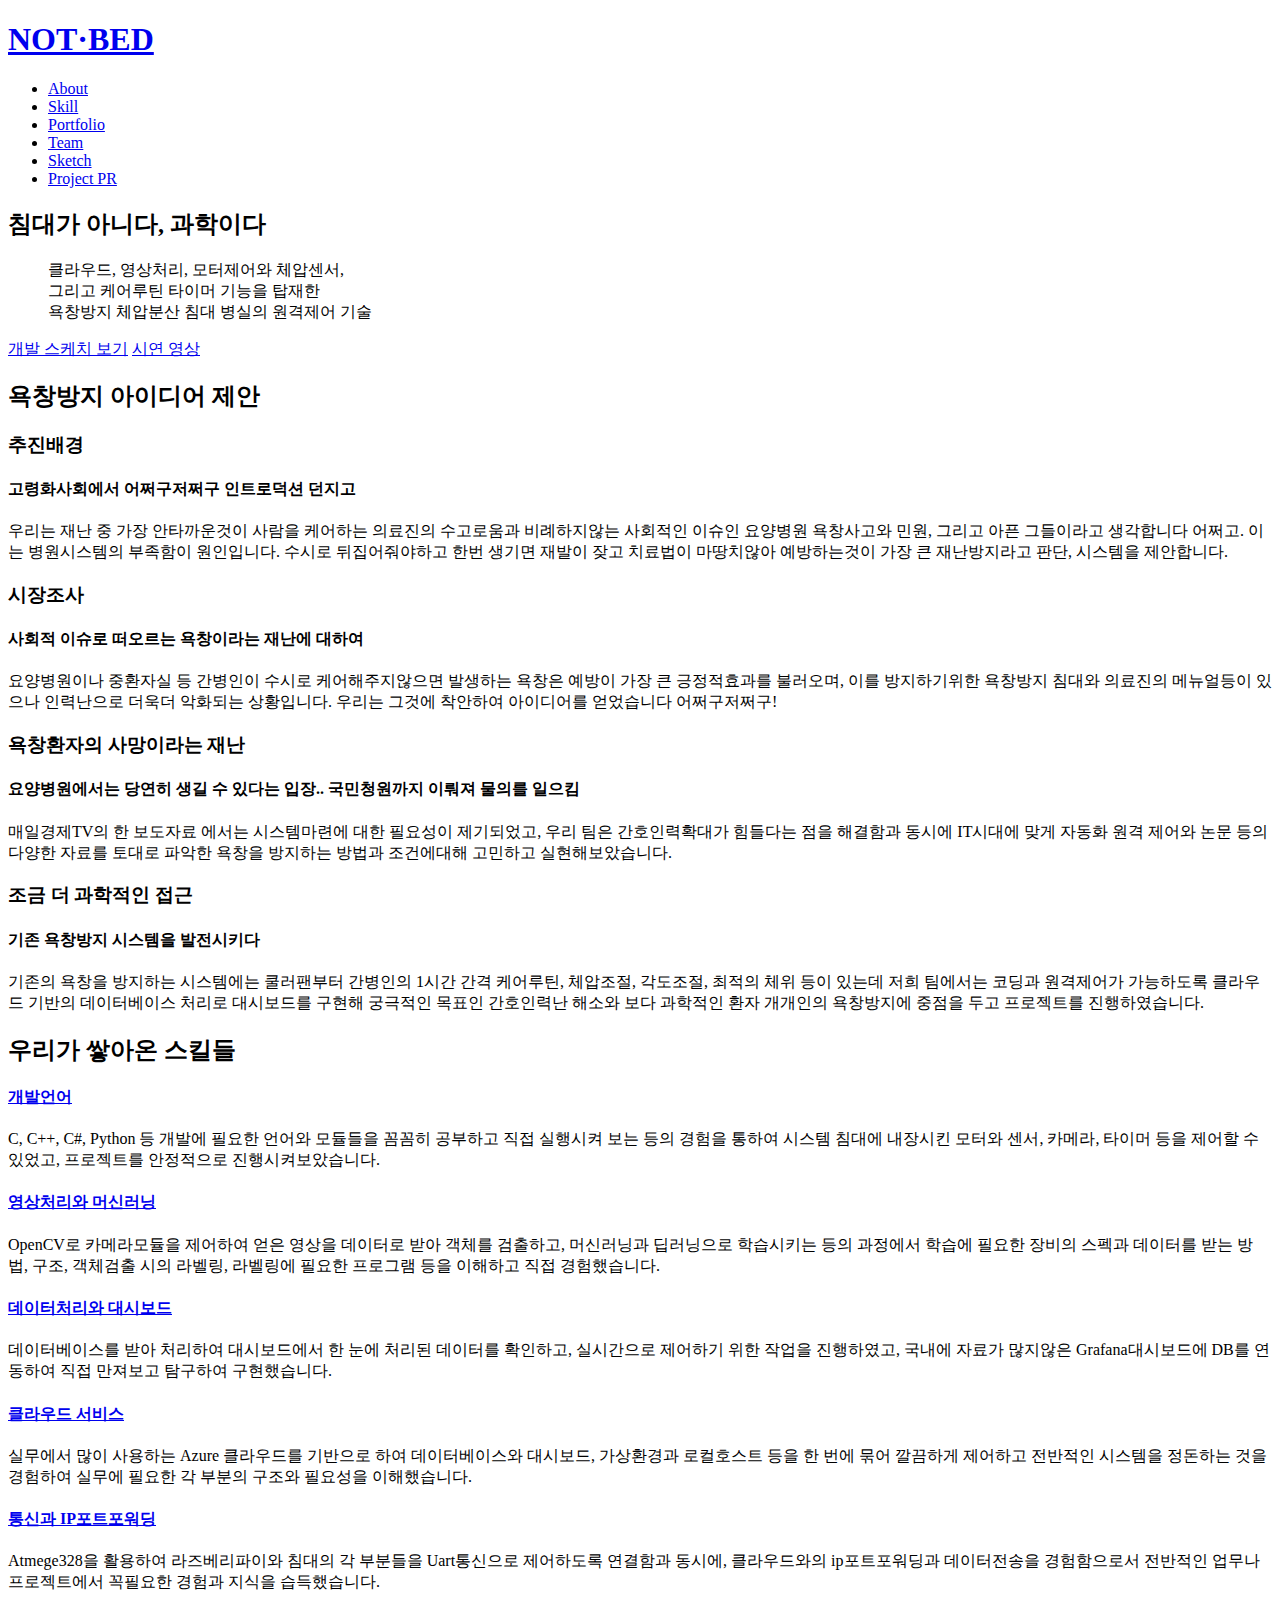
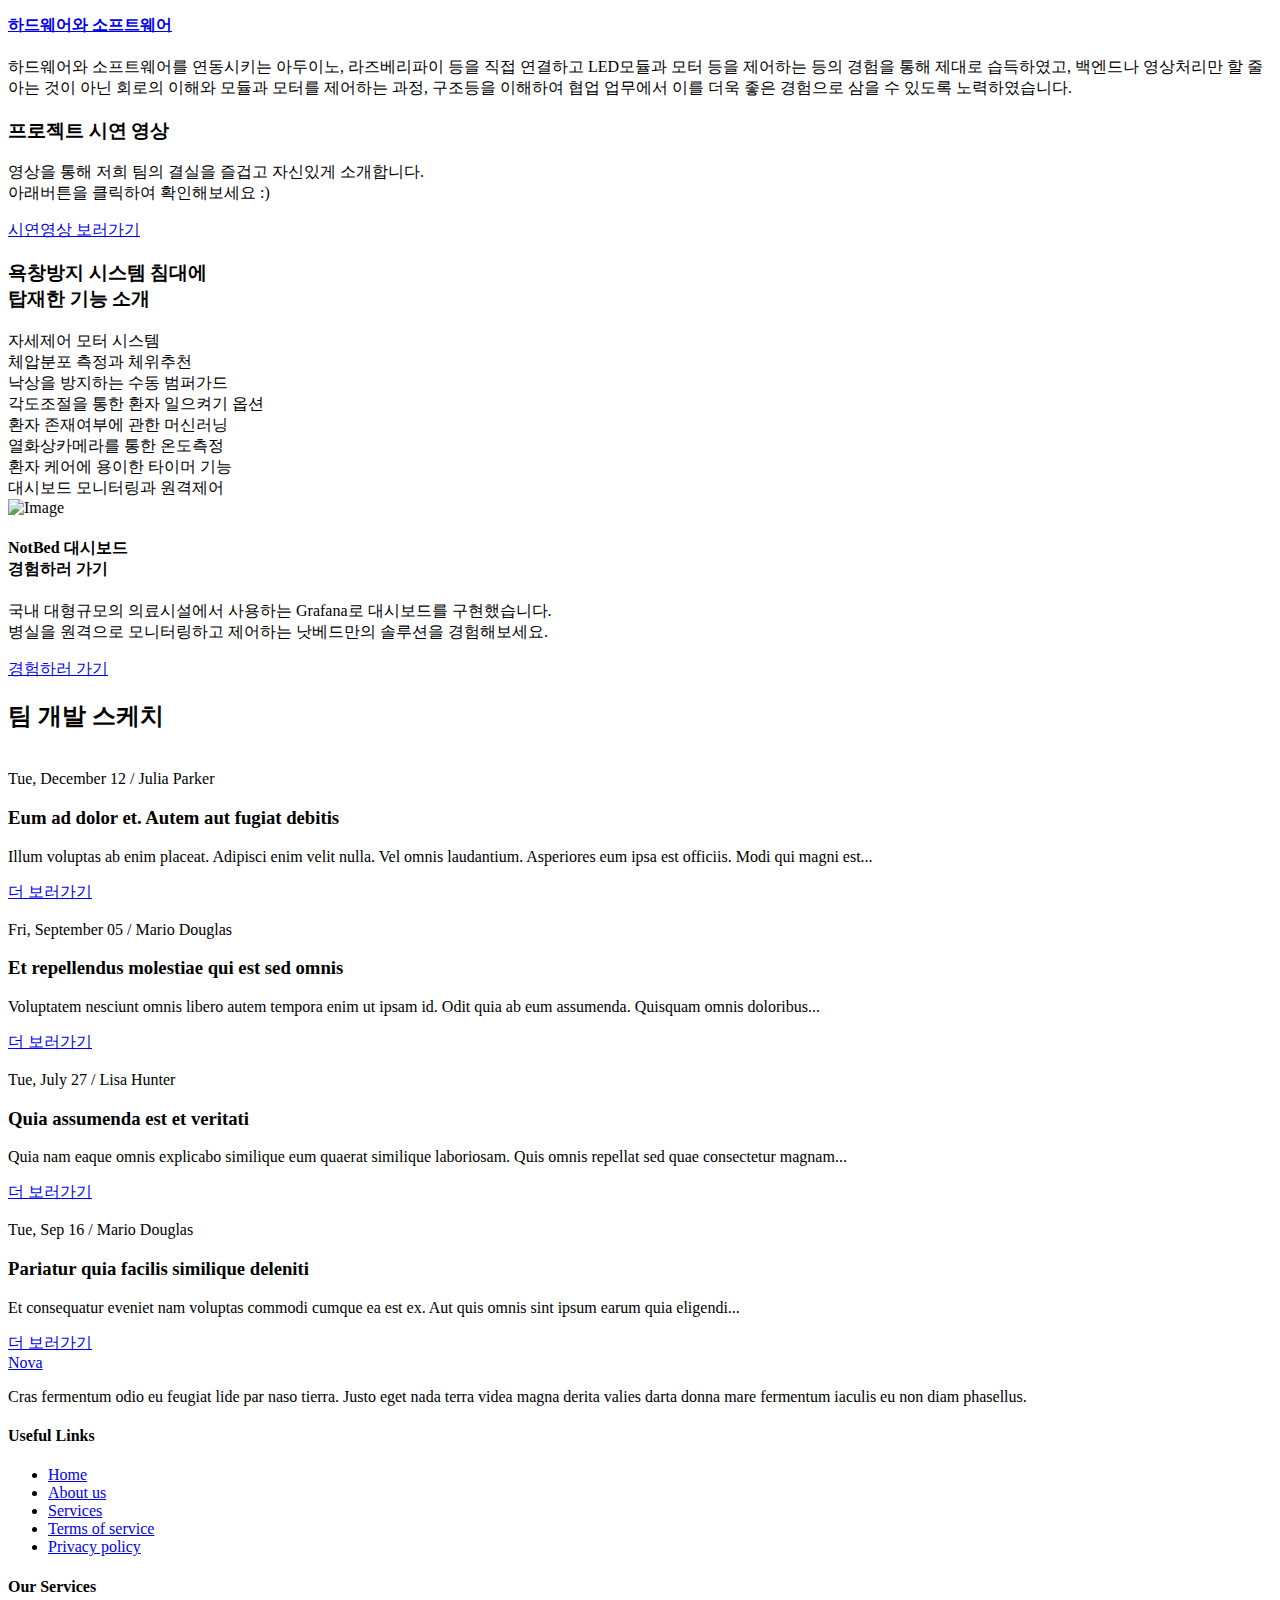
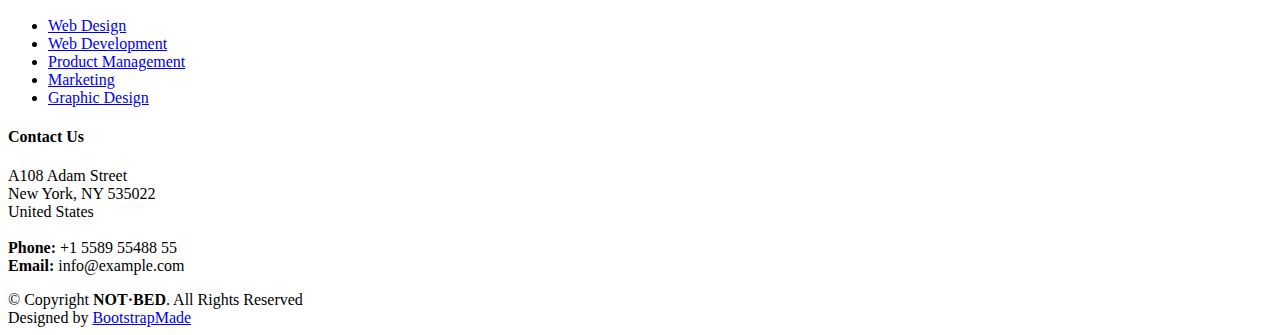
==== index.html @ 010bb1f6 "Add files via upload" ====
<!DOCTYPE html>
<html lang="ko">

<head>
  <meta charset="utf-8">
  <meta content="width=device-width, initial-scale=1.0" name="viewport">

  <title>Project Team NotBed : Intro</title>
  <meta content="" name="description">
  <meta content="" name="keywords">

  <!-- Favicons -->
  <link href="assets/img/favicon.png" rel="icon">
  <link href="assets/img/apple-touch-icon.png" rel="apple-touch-icon">

  <!-- Google Fonts -->
  <link rel="preconnect" href="https://fonts.googleapis.com">
  <link rel="preconnect" href="https://fonts.gstatic.com" crossorigin>
  <link href="https://fonts.googleapis.com/css2?family=Gowun+Batang&family=IBM+Plex+Sans+KR:wght@100;200;300;400;500;600;700&display=swap" rel="stylesheet">

  <!-- Vendor CSS Files -->
  <link href="assets/vendor/bootstrap/css/bootstrap.min.css" rel="stylesheet">
  <link href="assets/vendor/bootstrap-icons/bootstrap-icons.css" rel="stylesheet">
  <link href="assets/vendor/aos/aos.css" rel="stylesheet">
  <link href="assets/vendor/glightbox/css/glightbox.min.css" rel="stylesheet">
  <link href="assets/vendor/swiper/swiper-bundle.min.css" rel="stylesheet">
  <link href="assets/vendor/remixicon/remixicon.css" rel="stylesheet">

  <!-- Template Main CSS File -->
  <link href="assets/css/main.css" rel="stylesheet">

  <!-- =======================================================
  * Template Name: Nova - v1.0.0
  * Template URL: https://bootstrapmade.com/nova-bootstrap-business-template/
  * Author: BootstrapMade.com
  * License: https://bootstrapmade.com/license/
  ======================================================== -->
</head>

<body class="page-index">

  <!-- ======= Header ======= -->
  <header id="header" class="header d-flex align-items-center fixed-top">
    <div class="container-fluid container-xl d-flex align-items-center justify-content-between">

      <a href="index.html" class="logo d-flex align-items-center">
        <!-- Uncomment the line below if you also wish to use an image logo -->
        <!-- <img src="assets/img/logo.png" alt=""> -->
        <h1 class="d-flex align-items-center">NOT·BED</h1>
      </a>

      <i class="mobile-nav-toggle mobile-nav-show bi bi-list"></i>
      <i class="mobile-nav-toggle mobile-nav-hide d-none bi bi-x"></i>

      <nav id="navbar" class="navbar">
        <ul>
          <li><a href="about.html" onMouseOver="this.innerHTML='프로젝트소개'" onMouseOut="this.innerHTML='About'">About</a></li>
          <li><a href="services.html" onMouseOver="this.innerHTML='쌓아온스킬'" onMouseOut="this.innerHTML='Skill'">Skill</a></li>
          <li><a href="portfolio.html" onMouseOver="this.innerHTML='포트폴리오'" onMouseOut="this.innerHTML='Portfolio'">Portfolio</a></li>
          <li><a href="team.html" onMouseOver="this.innerHTML='팀소개'" onMouseOut="this.innerHTML='Team'">Team</a></li>
          <li><a href="blog.html" onMouseOver="this.innerHTML='현장스케치'" onMouseOut="this.innerHTML='Sketch'">Sketch</a></li>
          <li><a href="contact.html" onMouseOver="this.innerHTML='발표PR자료'" onMouseOut="this.innerHTML='Project PR'">Project PR</a></li>
        </ul>
      </nav><!-- .navbar -->

    </div>
  </header><!-- End Header -->

  <!-- ======= Hero Section ======= -->
  <section id="hero" class="hero d-flex align-items-center">
    <div class="container">
      <div class="row">
        <div class="col-xl-4">
          <h2 data-aos="fade-up">침대가 아니다, 과학이다</h2>
          <blockquote data-aos="fade-up" data-aos-delay="100">
            <p>클라우드, 영상처리, 모터제어와 체압센서,<br>그리고 케어루틴 타이머 기능을 탑재한<br>욕창방지 체압분산 침대 병실의 원격제어 기술</p>
          </blockquote>
          <div class="d-flex" data-aos="fade-up" data-aos-delay="200">
            <a href="#about" class="btn-get-started">개발 스케치 보기</a>
            <a href="https://www.youtube.com/watch?v=LXb3EKWsInQ" class="glightbox btn-watch-video d-flex align-items-center"><i class="bi bi-play-circle"></i><span>시연 영상</span></a>
          </div>

        </div>
      </div>
    </div>
  </section><!-- End Hero Section -->

  <main id="main">

    <!-- ======= Why Choose Us Section ======= -->
    <section id="why-us" class="why-us">
      <div class="container" data-aos="fade-up">

        <div class="section-header">
          <h2>욕창방지 아이디어 제안</h2>

        </div>

        <div class="row g-0" data-aos="fade-up" data-aos-delay="200">

          <div class="col-xl-5 img-bg" style="background-image: url('assets/img/why-us-bg.jpg')"></div>
          <div class="col-xl-7 slides  position-relative">

            <div class="slides-1 swiper">
              <div class="swiper-wrapper">

                <div class="swiper-slide">
                  <div class="item">
                    <h3 class="mb-3">추진배경</h3>
                    <h4 class="mb-3">고령화사회에서 어쩌구저쩌구 인트로덕션 던지고</h4>
                    <p>우리는 재난 중 가장 안타까운것이 사람을 케어하는 의료진의 수고로움과 비례하지않는 사회적인 이슈인 요양병원 욕창사고와 민원, 그리고 아픈 그들이라고 생각합니다 어쩌고. 이는 병원시스템의 부족함이 원인입니다. 수시로 뒤집어줘야하고 한번 생기면 재발이 잦고 치료법이 마땅치않아 예방하는것이 가장 큰 재난방지라고 판단, 시스템을 제안합니다.</p>
                  </div>
                </div><!-- End slide item -->

                <div class="swiper-slide">
                  <div class="item">
                    <h3 class="mb-3">시장조사</h3>
                    <h4 class="mb-3">사회적 이슈로 떠오르는 욕창이라는 재난에 대하여</h4>
                    <p>요양병원이나 중환자실 등 간병인이 수시로 케어해주지않으면 발생하는 욕창은 예방이 가장 큰 긍정적효과를 불러오며, 이를 방지하기위한 욕창방지 침대와 의료진의 메뉴얼등이 있으나 인력난으로 더욱더 악화되는 상황입니다. 우리는 그것에 착안하여 아이디어를 얻었습니다 어쩌구저쩌구!</p>
                  </div>
                </div><!-- End slide item -->

                <div class="swiper-slide">
                  <div class="item">
                    <h3 class="mb-3">욕창환자의 사망이라는 재난</h3>
                    <h4 class="mb-3">요양병원에서는 당연히 생길 수 있다는 입장.. 국민청원까지 이뤄져 물의를 일으킴</h4>
                    <p>매일경제TV의 한 보도자료 에서는 시스템마련에 대한 필요성이 제기되었고, 우리 팀은 간호인력확대가 힘들다는 점을 해결함과 동시에 IT시대에 맞게 자동화 원격 제어와 논문 등의 다양한 자료를 토대로 파악한 욕창을 방지하는 방법과 조건에대해 고민하고 실현해보았습니다.</p>
                  </div>
                </div><!-- End slide item -->

                <div class="swiper-slide">
                  <div class="item">
                    <h3 class="mb-3">조금 더 과학적인 접근</h3>
					  <h4 class="mb-3">기존 욕창방지 시스템을 발전시키다</h4>
					  <p>기존의 욕창을 방지하는 시스템에는 쿨러팬부터 간병인의 1시간 간격 케어루틴, 체압조절, 각도조절, 최적의 체위 등이 있는데 저희 팀에서는 코딩과 원격제어가 가능하도록 클라우드 기반의 데이터베이스 처리로 대시보드를 구현해 궁극적인 목표인 간호인력난 해소와 보다 과학적인 환자 개개인의 욕창방지에 중점을 두고 프로젝트를 진행하였습니다.</p>
                  </div>
                </div><!-- End slide item -->

              </div>
              <div class="swiper-pagination"></div>
            </div>
            <div class="swiper-button-prev"></div>
            <div class="swiper-button-next"></div>
          </div>

        </div>

      </div>
    </section><!-- End Why Choose Us Section -->

    <!-- ======= Our Services Section ======= -->
    <section id="services-list" class="services-list">
      <div class="container" data-aos="fade-up">

        <div class="section-header">
          <h2>우리가 쌓아온 스킬들</h2>

        </div>

        <div class="row gy-5">

          <div class="col-lg-4 col-md-6 service-item d-flex" data-aos="fade-up" data-aos-delay="100">
            <div class="icon flex-shrink-0"><i class="bi bi-briefcase" style="color: #f57813;"></i></div>
            <div>
              <h4 class="title"><a href="#" class="stretched-link">개발언어</a></h4>
              <p class="description">C, C++, C#, Python 등 개발에 필요한 언어와 모듈들을 꼼꼼히 공부하고 직접 실행시켜 보는 등의 경험을 통하여 시스템 침대에 내장시킨 모터와 센서, 카메라, 타이머 등을 제어할 수 있었고, 프로젝트를 안정적으로 진행시켜보았습니다.</p>
            </div>
          </div>
          <!-- End Service Item -->

          <div class="col-lg-4 col-md-6 service-item d-flex" data-aos="fade-up" data-aos-delay="200">
            <div class="icon flex-shrink-0"><i class="bi bi-card-checklist" style="color: #15a04a;"></i></div>
            <div>
              <h4 class="title"><a href="#" class="stretched-link">영상처리와 머신러닝</a></h4>
              <p class="description">OpenCV로 카메라모듈을 제어하여 얻은 영상을 데이터로 받아 객체를 검출하고, 머신러닝과 딥러닝으로 학습시키는 등의 과정에서 학습에 필요한 장비의 스펙과 데이터를 받는 방법, 구조, 객체검출 시의 라벨링, 라벨링에 필요한 프로그램 등을 이해하고 직접 경험했습니다.</p>
            </div>
          </div><!-- End Service Item -->

          <div class="col-lg-4 col-md-6 service-item d-flex" data-aos="fade-up" data-aos-delay="300">
            <div class="icon flex-shrink-0"><i class="bi bi-bar-chart" style="color: #d90769;"></i></div>
            <div>
              <h4 class="title"><a href="#" class="stretched-link">데이터처리와 대시보드</a></h4>
              <p class="description">데이터베이스를 받아 처리하여 대시보드에서 한 눈에 처리된 데이터를 확인하고, 실시간으로 제어하기 위한 작업을 진행하였고, 국내에 자료가 많지않은 Grafana대시보드에 DB를 연동하여 직접 만져보고 탐구하여 구현했습니다.</p>
            </div>
          </div><!-- End Service Item -->

          <div class="col-lg-4 col-md-6 service-item d-flex" data-aos="fade-up" data-aos-delay="400">
            <div class="icon flex-shrink-0"><i class="bi bi-binoculars" style="color: #15bfbc;"></i></div>
            <div>
              <h4 class="title"><a href="#" class="stretched-link">클라우드 서비스</a></h4>
              <p class="description">실무에서 많이 사용하는 Azure 클라우드를 기반으로 하여 데이터베이스와 대시보드, 가상환경과 로컬호스트 등을 한 번에 묶어 깔끔하게 제어하고 전반적인 시스템을 정돈하는 것을 경험하여 실무에 필요한 각 부분의 구조와 필요성을 이해했습니다.</p>
            </div>
          </div><!-- End Service Item -->

          <div class="col-lg-4 col-md-6 service-item d-flex" data-aos="fade-up" data-aos-delay="500">
            <div class="icon flex-shrink-0"><i class="bi bi-brightness-high" style="color: #f5cf13;"></i></div>
            <div>
              <h4 class="title"><a href="#" class="stretched-link">통신과 IP포트포워딩</a></h4>
              <p class="description">Atmege328을 활용하여 라즈베리파이와 침대의 각 부분들을 Uart통신으로 제어하도록 연결함과 동시에, 클라우드와의 ip포트포워딩과 데이터전송을 경험함으로서 전반적인 업무나 프로젝트에서 꼭필요한 경험과 지식을 습득했습니다.</p>
            </div>
          </div><!-- End Service Item -->

          <div class="col-lg-4 col-md-6 service-item d-flex" data-aos="fade-up" data-aos-delay="600">
            <div class="icon flex-shrink-0"><i class="bi bi-calendar4-week" style="color: #1335f5;"></i></div>
            <div>
              <h4 class="title"><a href="#" class="stretched-link">하드웨어와 소프트웨어</a></h4>
              <p class="description">하드웨어와 소프트웨어를 연동시키는 아두이노, 라즈베리파이 등을 직접 연결하고 LED모듈과 모터 등을 제어하는 등의 경험을 통해 제대로 습득하였고, 백엔드나 영상처리만 할 줄 아는 것이 아닌 회로의 이해와 모듈과 모터를 제어하는 과정, 구조등을 이해하여 협업 업무에서 이를 더욱 좋은 경험으로 삼을 수 있도록 노력하였습니다.</p>
            </div>
          </div><!-- End Service Item -->

        </div>

      </div>
    </section><!-- End Our Services Section -->

    <!-- ======= Call To Action Section ======= -->
    <section id="call-to-action" class="call-to-action">
      <div class="container" data-aos="fade-up">
        <div class="row justify-content-center">
          <div class="col-lg-6 text-center">
            <h3>프로젝트 시연 영상</h3>
            <p>영상을 통해 저희 팀의 결실을 즐겁고 자신있게 소개합니다.<br>아래버튼을 클릭하여 확인해보세요 :)</p>
            <a class="cta-btn" href="#">시연영상 보러가기</a>
          </div>
        </div>

      </div>
    </section><!-- End Call To Action Section -->

    <!-- ======= Features Section ======= -->
    <section id="features" class="features">

      <div class="container" data-aos="fade-up">
        <div class="row">
          <div class="col-lg-7" data-aos="fade-up" data-aos-delay="100">
            <h3>욕창방지 시스템 침대에<br>탑재한 기능 소개</h3>

            <div class="row gy-4">

              <div class="col-md-6">
                <div class="icon-list d-flex">
                  <i class="ri-store-line" style="color: #ffbb2c;"></i>
                  <span>자세제어 모터 시스템</span>
                </div>
              </div><!-- End Icon List Item-->

              <div class="col-md-6">
                <div class="icon-list d-flex">
                  <i class="ri-bar-chart-box-line" style="color: #5578ff;"></i>
                  <span>체압분포 측정과 체위추천</span>
                </div>
              </div><!-- End Icon List Item-->

              <div class="col-md-6">
                <div class="icon-list d-flex">
                  <i class="ri-calendar-todo-line" style="color: #e80368;"></i>
                  <span>낙상을 방지하는 수동 범퍼가드</span>
                </div>
              </div><!-- End Icon List Item-->

              <div class="col-md-6">
                <div class="icon-list d-flex">
                  <i class="ri-paint-brush-line" style="color: #e361ff;"></i>
                  <span>각도조절을 통한 환자 일으켜기 옵션</span>
                </div>
              </div><!-- End Icon List Item-->

              <div class="col-md-6">
                <div class="icon-list d-flex">
                  <i class="ri-database-2-line" style="color: #47aeff;"></i>
                  <span>환자 존재여부에 관한 머신러닝</span>
                </div>
              </div><!-- End Icon List Item-->

              <div class="col-md-6">
                <div class="icon-list d-flex">
                  <i class="ri-gradienter-line" style="color: #ffa76e;"></i>
                  <span>열화상카메라를 통한 온도측정</span>
                </div>
              </div><!-- End Icon List Item-->

              <div class="col-md-6">
                <div class="icon-list d-flex">
                  <i class="ri-file-list-3-line" style="color: #11dbcf;"></i>
                  <span>환자 케어에 용이한 타이머 기능</span>
                </div>
              </div><!-- End Icon List Item-->

              <div class="col-md-6">
                <div class="icon-list d-flex">
                  <i class="ri-base-station-line" style="color: #ff5828;"></i>
                  <span>대시보드 모니터링과 원격제어</span>
                </div>
              </div><!-- End Icon List Item-->
            </div>
          </div>
          <div class="col-lg-5 position-relative" data-aos="fade-up" data-aos-delay="200">
            <div class="phone-wrap">
              <img src="assets/img/iphone.png" alt="Image" class="img-fluid">
            </div>
          </div>
        </div>

      </div>

      <div class="details">
        <div class="container" data-aos="fade-up" data-aos-delay="300">
          <div class="row">
            <div class="col-md-6">
              <h4>NotBed 대시보드<br>경험하러 가기</h4>
              <p>국내 대형규모의 의료시설에서 사용하는 Grafana로 대시보드를 구현했습니다.<br>병실을 원격으로 모니터링하고 제어하는 낫베드만의 솔루션을 경험해보세요.</p>
              <a href="#about" class="btn-get-started">경험하러 가기</a>
            </div>
          </div>

        </div>
      </div>

    </section><!-- End Features Section -->

    <!-- ======= Recent Blog Posts Section ======= -->
    <section id="recent-posts" class="recent-posts">
      <div class="container" data-aos="fade-up">

        <div class="section-header">
          <h2>팀 개발 스케치</h2>

        </div>

        <div class="row gy-5">

          <div class="col-xl-3 col-md-6" data-aos="fade-up" data-aos-delay="100">
            <div class="post-box">
              <div class="post-img"><img src="assets/img/blog/blog-1.jpg" class="img-fluid" alt=""></div>
              <div class="meta">
                <span class="post-date">Tue, December 12</span>
                <span class="post-author"> / Julia Parker</span>
              </div>
              <h3 class="post-title">Eum ad dolor et. Autem aut fugiat debitis</h3>
              <p>Illum voluptas ab enim placeat. Adipisci enim velit nulla. Vel omnis laudantium. Asperiores eum ipsa est officiis. Modi qui magni est...</p>
              <a href="blog-details.html" class="readmore stretched-link"><span>더 보러가기</span><i class="bi bi-arrow-right"></i></a>
            </div>
          </div>

          <div class="col-xl-3 col-md-6" data-aos="fade-up" data-aos-delay="200">
            <div class="post-box">
              <div class="post-img"><img src="assets/img/blog/blog-2.jpg" class="img-fluid" alt=""></div>
              <div class="meta">
                <span class="post-date">Fri, September 05</span>
                <span class="post-author"> / Mario Douglas</span>
              </div>
              <h3 class="post-title">Et repellendus molestiae qui est sed omnis</h3>
              <p>Voluptatem nesciunt omnis libero autem tempora enim ut ipsam id. Odit quia ab eum assumenda. Quisquam omnis doloribus...</p>
              <a href="blog-details.html" class="readmore stretched-link"><span>더 보러가기</span><i class="bi bi-arrow-right"></i></a>
            </div>
          </div>

          <div class="col-xl-3 col-md-6" data-aos="fade-up" data-aos-delay="300">
            <div class="post-box">
              <div class="post-img"><img src="assets/img/blog/blog-3.jpg" class="img-fluid" alt=""></div>
              <div class="meta">
                <span class="post-date">Tue, July 27</span>
                <span class="post-author"> / Lisa Hunter</span>
              </div>
              <h3 class="post-title">Quia assumenda est et veritati</h3>
              <p>Quia nam eaque omnis explicabo similique eum quaerat similique laboriosam. Quis omnis repellat sed quae consectetur magnam...</p>
              <a href="blog-details.html" class="readmore stretched-link"><span>더 보러가기</span><i class="bi bi-arrow-right"></i></a>
            </div>
          </div>

          <div class="col-xl-3 col-md-6" data-aos="fade-up" data-aos-delay="400">
            <div class="post-box">
              <div class="post-img"><img src="assets/img/blog/blog-4.jpg" class="img-fluid" alt=""></div>
              <div class="meta">
                <span class="post-date">Tue, Sep 16</span>
                <span class="post-author"> / Mario Douglas</span>
              </div>
              <h3 class="post-title">Pariatur quia facilis similique deleniti</h3>
              <p>Et consequatur eveniet nam voluptas commodi cumque ea est ex. Aut quis omnis sint ipsum earum quia eligendi...</p>
              <a href="blog-details.html" class="readmore stretched-link"><span>더 보러가기</span><i class="bi bi-arrow-right"></i></a>
            </div>
          </div>

        </div>

      </div>
    </section><!-- End Recent Blog Posts Section -->

  </main><!-- End #main -->

  <!-- ======= Footer ======= -->
  <footer id="footer" class="footer">

    <div class="footer-content">
      <div class="container">
        <div class="row gy-4">
          <div class="col-lg-5 col-md-12 footer-info">
            <a href="index.html" class="logo d-flex align-items-center">
              <span>Nova</span>
            </a>
            <p>Cras fermentum odio eu feugiat lide par naso tierra. Justo eget nada terra videa magna derita valies darta donna mare fermentum iaculis eu non diam phasellus.</p>
            <div class="social-links d-flex  mt-3">
              <a href="#" class="twitter"><i class="bi bi-twitter"></i></a>
              <a href="#" class="facebook"><i class="bi bi-facebook"></i></a>
              <a href="#" class="instagram"><i class="bi bi-instagram"></i></a>
              <a href="#" class="linkedin"><i class="bi bi-linkedin"></i></a>
            </div>
          </div>

          <div class="col-lg-2 col-6 footer-links">
            <h4>Useful Links</h4>
            <ul>
              <li><i class="bi bi-dash"></i> <a href="#">Home</a></li>
              <li><i class="bi bi-dash"></i> <a href="#">About us</a></li>
              <li><i class="bi bi-dash"></i> <a href="#">Services</a></li>
              <li><i class="bi bi-dash"></i> <a href="#">Terms of service</a></li>
              <li><i class="bi bi-dash"></i> <a href="#">Privacy policy</a></li>
            </ul>
          </div>

          <div class="col-lg-2 col-6 footer-links">
            <h4>Our Services</h4>
            <ul>
              <li><i class="bi bi-dash"></i> <a href="#">Web Design</a></li>
              <li><i class="bi bi-dash"></i> <a href="#">Web Development</a></li>
              <li><i class="bi bi-dash"></i> <a href="#">Product Management</a></li>
              <li><i class="bi bi-dash"></i> <a href="#">Marketing</a></li>
              <li><i class="bi bi-dash"></i> <a href="#">Graphic Design</a></li>
            </ul>
          </div>

          <div class="col-lg-3 col-md-12 footer-contact text-center text-md-start">
            <h4>Contact Us</h4>
            <p>
              A108 Adam Street <br>
              New York, NY 535022<br>
              United States <br><br>
              <strong>Phone:</strong> +1 5589 55488 55<br>
              <strong>Email:</strong> info@example.com<br>
            </p>

          </div>

        </div>
      </div>
    </div>

    <div class="footer-legal">
      <div class="container">
        <div class="copyright">
          &copy; Copyright <strong><span>NOT·BED</span></strong>. All Rights Reserved
        </div>
        <div class="credits">
          <!-- All the links in the footer should remain intact. -->
          <!-- You can delete the links only if you purchased the pro version. -->
          <!-- Licensing information: https://bootstrapmade.com/license/ -->
          <!-- Purchase the pro version with working PHP/AJAX contact form: https://bootstrapmade.com/nova-bootstrap-business-template/ -->
          Designed by <a href="https://bootstrapmade.com/">BootstrapMade</a>
        </div>
      </div>
    </div>
  </footer><!-- End Footer -->
  <!-- End Footer -->

  <a href="#" class="scroll-top d-flex align-items-center justify-content-center"><i class="bi bi-arrow-up-short"></i></a>

  <div id="preloader"></div>

  <!-- Vendor JS Files -->
  <script src="assets/vendor/bootstrap/js/bootstrap.bundle.min.js"></script>
  <script src="assets/vendor/aos/aos.js"></script>
  <script src="assets/vendor/glightbox/js/glightbox.min.js"></script>
  <script src="assets/vendor/swiper/swiper-bundle.min.js"></script>
  <script src="assets/vendor/isotope-layout/isotope.pkgd.min.js"></script>
  <script src="assets/vendor/php-email-form/validate.js"></script>

  <!-- Template Main JS File -->
  <script src="assets/js/main.js"></script>

</body>

</html>
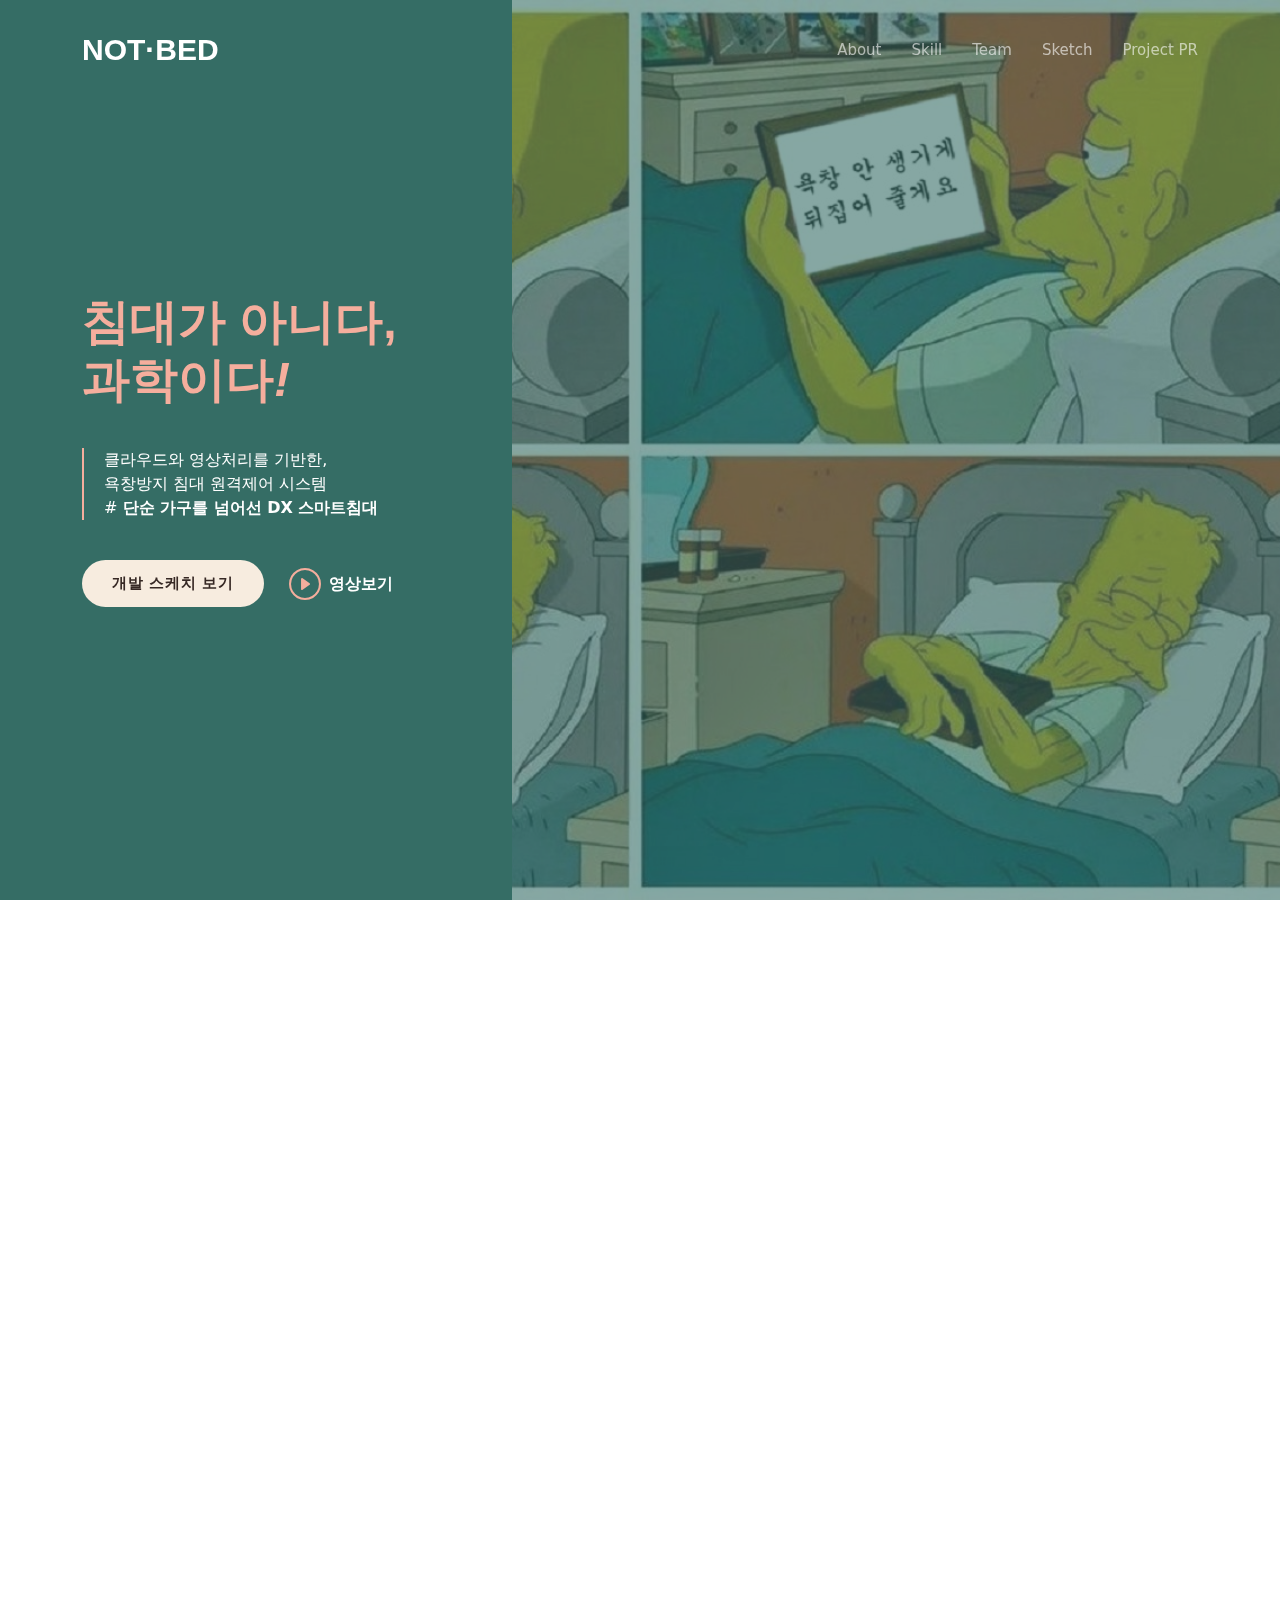
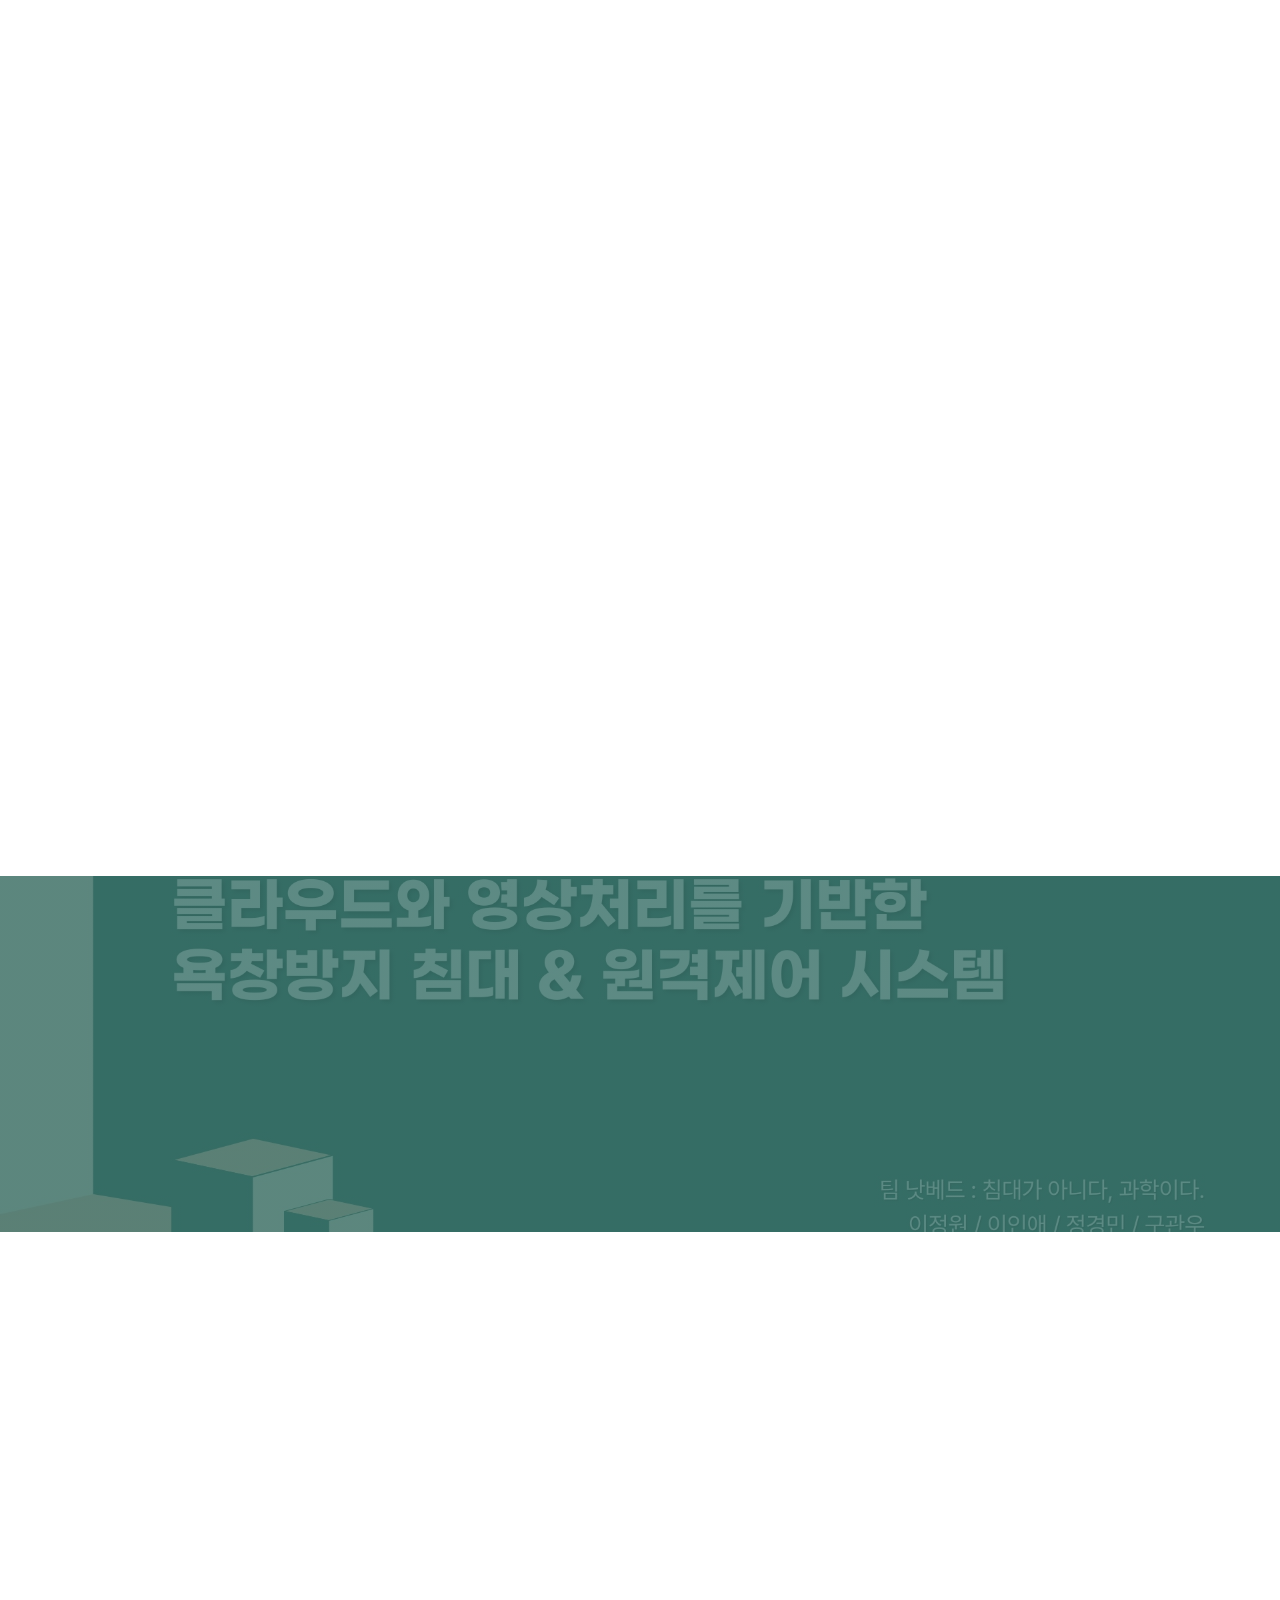
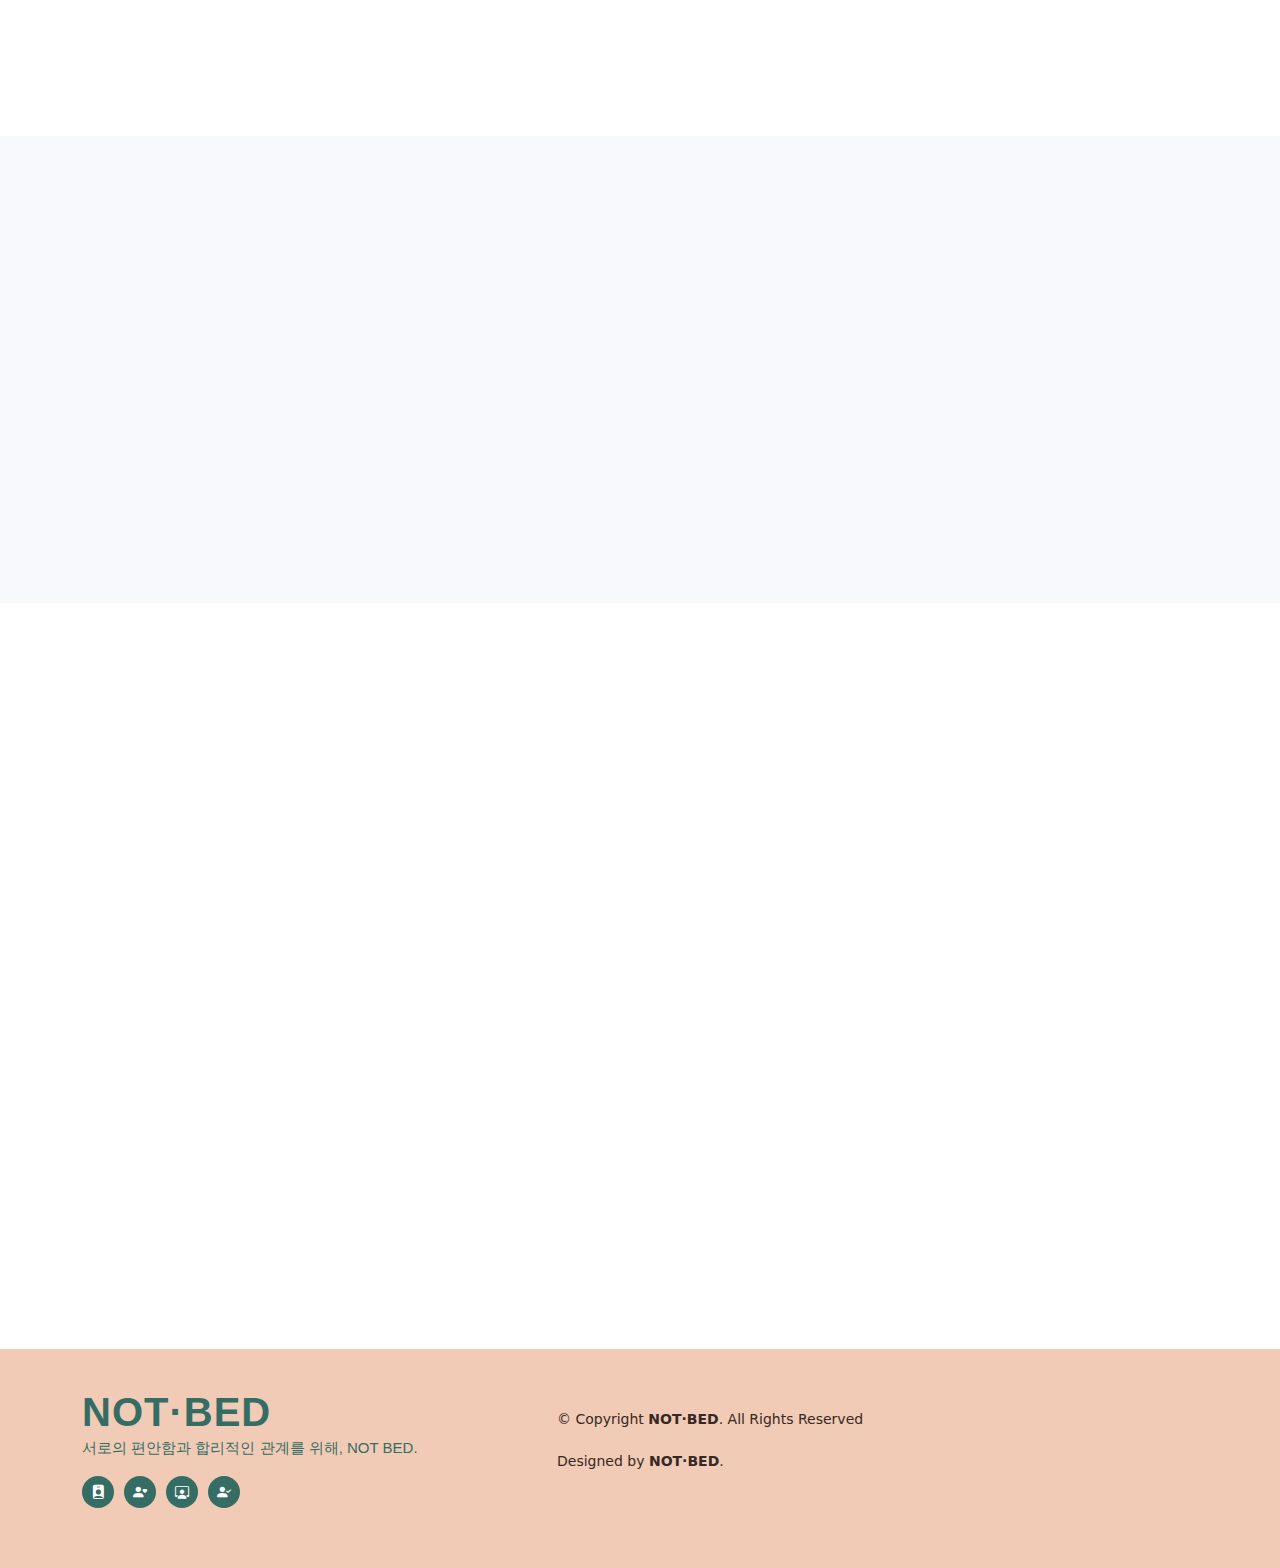
==== commit 4534da49: "update" ====
--- a/index.html
+++ b/index.html
@@ -55,8 +55,7 @@
       <nav id="navbar" class="navbar">
         <ul>
           <li><a href="about.html" onMouseOver="this.innerHTML='프로젝트소개'" onMouseOut="this.innerHTML='About'">About</a></li>
-          <li><a href="services.html" onMouseOver="this.innerHTML='쌓아온스킬'" onMouseOut="this.innerHTML='Skill'">Skill</a></li>
-          <li><a href="portfolio.html" onMouseOver="this.innerHTML='포트폴리오'" onMouseOut="this.innerHTML='Portfolio'">Portfolio</a></li>
+          <li><a href="services.html" onMouseOver="this.innerHTML='활용기술'" onMouseOut="this.innerHTML='Skill'">Skill</a></li>
           <li><a href="team.html" onMouseOver="this.innerHTML='팀소개'" onMouseOut="this.innerHTML='Team'">Team</a></li>
           <li><a href="blog.html" onMouseOver="this.innerHTML='현장스케치'" onMouseOut="this.innerHTML='Sketch'">Sketch</a></li>
           <li><a href="contact.html" onMouseOver="this.innerHTML='발표PR자료'" onMouseOut="this.innerHTML='Project PR'">Project PR</a></li>
@@ -71,13 +70,13 @@
     <div class="container">
       <div class="row">
         <div class="col-xl-4">
-          <h2 data-aos="fade-up">침대가 아니다, 과학이다</h2>
+			<h2 data-aos="fade-up">침대가 아니다,<br>과학이다<i>!</i></h2>
           <blockquote data-aos="fade-up" data-aos-delay="100">
-            <p>클라우드, 영상처리, 모터제어와 체압센서,<br>그리고 케어루틴 타이머 기능을 탑재한<br>욕창방지 체압분산 침대 병실의 원격제어 기술</p>
+			  <p>클라우드와 영상처리를 기반한,<br>욕창방지 침대 원격제어 시스템<br>&#35; <b>단순 가구를 넘어선 DX 스마트침대</b></p>
           </blockquote>
           <div class="d-flex" data-aos="fade-up" data-aos-delay="200">
-            <a href="#about" class="btn-get-started">개발 스케치 보기</a>
-            <a href="https://www.youtube.com/watch?v=LXb3EKWsInQ" class="glightbox btn-watch-video d-flex align-items-center"><i class="bi bi-play-circle"></i><span>시연 영상</span></a>
+            <a href="blog.html" class="btn-get-started">개발 스케치 보기</a>
+            <a href="https://www.youtube.com/watch?v=cND98NlgBQo" class="glightbox btn-watch-video d-flex align-items-center"><i class="bi bi-play-circle"></i><span>영상보기</span></a>
           </div>
 
         </div>
@@ -107,8 +106,8 @@
                 <div class="swiper-slide">
                   <div class="item">
                     <h3 class="mb-3">추진배경</h3>
-                    <h4 class="mb-3">고령화사회에서 어쩌구저쩌구 인트로덕션 던지고</h4>
-                    <p>우리는 재난 중 가장 안타까운것이 사람을 케어하는 의료진의 수고로움과 비례하지않는 사회적인 이슈인 요양병원 욕창사고와 민원, 그리고 아픈 그들이라고 생각합니다 어쩌고. 이는 병원시스템의 부족함이 원인입니다. 수시로 뒤집어줘야하고 한번 생기면 재발이 잦고 치료법이 마땅치않아 예방하는것이 가장 큰 재난방지라고 판단, 시스템을 제안합니다.</p>
+                    <h4 class="mb-3">고령화사회 가속화에 따른 안타까운 이슈들…</h4>
+                    <p>고령화에 따른 사회문제로 대두되고있는 의료사고의 일종인 '욕창'에서 사례조사, 시장성파악, 논문 등 브레인스토밍을 통하여 팀원들의 가족, 지인들의 환자 케어 경험담을 바탕으로 기획된 아이디어입니다.<br></p>
                   </div>
                 </div><!-- End slide item -->
 
@@ -116,14 +115,14 @@
                   <div class="item">
                     <h3 class="mb-3">시장조사</h3>
                     <h4 class="mb-3">사회적 이슈로 떠오르는 욕창이라는 재난에 대하여</h4>
-                    <p>요양병원이나 중환자실 등 간병인이 수시로 케어해주지않으면 발생하는 욕창은 예방이 가장 큰 긍정적효과를 불러오며, 이를 방지하기위한 욕창방지 침대와 의료진의 메뉴얼등이 있으나 인력난으로 더욱더 악화되는 상황입니다. 우리는 그것에 착안하여 아이디어를 얻었습니다 어쩌구저쩌구!</p>
+                    <p>요양병원이나 중환자실 등 간병인이 수시로 케어해주지않으면 발생하는 욕창의 치료법은 수술과 비수술로 나눌 수 있으며, 전반적으로 아직까지 성공률이 높은 치료법이 없고 재발률이 높기 때문에 수시로 정성스러운 관리를 함으로서 이를 예방해주는 것 이외에는 뚜렷한 방안이 없습니다.<br>예방이 가장 최선이라는 사실에 착안하여 욕창을 방지하기위한 욕창방지 침대와 의료진의 메뉴얼등이 필수이며, 인력난에 대한 대책도 필요하다고 생각했습니다.</p>
                   </div>
                 </div><!-- End slide item -->
 
                 <div class="swiper-slide">
                   <div class="item">
                     <h3 class="mb-3">욕창환자의 사망이라는 재난</h3>
-                    <h4 class="mb-3">요양병원에서는 당연히 생길 수 있다는 입장.. 국민청원까지 이뤄져 물의를 일으킴</h4>
+                    <h4 class="mb-3">요양병원에서는 당연히 생길 수 있다는 입장… 국민청원까지</h4>
                     <p>매일경제TV의 한 보도자료 에서는 시스템마련에 대한 필요성이 제기되었고, 우리 팀은 간호인력확대가 힘들다는 점을 해결함과 동시에 IT시대에 맞게 자동화 원격 제어와 논문 등의 다양한 자료를 토대로 파악한 욕창을 방지하는 방법과 조건에대해 고민하고 실현해보았습니다.</p>
                   </div>
                 </div><!-- End slide item -->
@@ -132,7 +131,7 @@
                   <div class="item">
                     <h3 class="mb-3">조금 더 과학적인 접근</h3>
 					  <h4 class="mb-3">기존 욕창방지 시스템을 발전시키다</h4>
-					  <p>기존의 욕창을 방지하는 시스템에는 쿨러팬부터 간병인의 1시간 간격 케어루틴, 체압조절, 각도조절, 최적의 체위 등이 있는데 저희 팀에서는 코딩과 원격제어가 가능하도록 클라우드 기반의 데이터베이스 처리로 대시보드를 구현해 궁극적인 목표인 간호인력난 해소와 보다 과학적인 환자 개개인의 욕창방지에 중점을 두고 프로젝트를 진행하였습니다.</p>
+					  <p>프로젝트 팀 NOT BED(낫베드)는 병원 또는 요양시설 등에서 환자의 신체 부위 별 체압에 관한 논문을 검토하여 가장 효율적으로 체압이 분포될 수 있는 자세를 설정하여 제어할 수 있도록 구현했습니다.<br>원격으로 병실 침대를 제어, 체압이 분산되는 자세전환을 통해 환자 케어 · 회진에 편의를 더하고 궁극적으로 욕창 예방효과와 병원 시스템 효율을 증가시키는 기술을 제안합니다.</p>
                   </div>
                 </div><!-- End slide item -->
 
@@ -153,7 +152,7 @@
       <div class="container" data-aos="fade-up">
 
         <div class="section-header">
-          <h2>우리가 쌓아온 스킬들</h2>
+          <h2>활용 기술</h2>
 
         </div>
 
@@ -220,7 +219,7 @@
           <div class="col-lg-6 text-center">
             <h3>프로젝트 시연 영상</h3>
             <p>영상을 통해 저희 팀의 결실을 즐겁고 자신있게 소개합니다.<br>아래버튼을 클릭하여 확인해보세요 :)</p>
-            <a class="cta-btn" href="#">시연영상 보러가기</a>
+            <a href="https://www.youtube.com/watch?v=cND98NlgBQo" class="glightbox btn-watch-video align-items-center">시연영상 보러가기</a>
           </div>
         </div>
 
@@ -240,21 +239,21 @@
               <div class="col-md-6">
                 <div class="icon-list d-flex">
                   <i class="ri-store-line" style="color: #ffbb2c;"></i>
-                  <span>자세제어 모터 시스템</span>
+                  <span>자세전환용 모터 제어 시스템</span>
                 </div>
               </div><!-- End Icon List Item-->
 
               <div class="col-md-6">
                 <div class="icon-list d-flex">
                   <i class="ri-bar-chart-box-line" style="color: #5578ff;"></i>
-                  <span>체압분포 측정과 체위추천</span>
+                  <span>체압을 분산시키는 자세 메뉴얼</span>
                 </div>
               </div><!-- End Icon List Item-->
 
               <div class="col-md-6">
                 <div class="icon-list d-flex">
                   <i class="ri-calendar-todo-line" style="color: #e80368;"></i>
-                  <span>낙상을 방지하는 수동 범퍼가드</span>
+                  <span>낙상을 방지하는 범퍼가드</span>
                 </div>
               </div><!-- End Icon List Item-->
 
@@ -282,14 +281,14 @@
               <div class="col-md-6">
                 <div class="icon-list d-flex">
                   <i class="ri-file-list-3-line" style="color: #11dbcf;"></i>
-                  <span>환자 케어에 용이한 타이머 기능</span>
+                  <span>환자 케어에 용이한 자체 타이머 앱</span>
                 </div>
               </div><!-- End Icon List Item-->
 
               <div class="col-md-6">
                 <div class="icon-list d-flex">
                   <i class="ri-base-station-line" style="color: #ff5828;"></i>
-                  <span>대시보드 모니터링과 원격제어</span>
+                  <span>웹서버 내 침대모듈 원격제어 버튼</span>
                 </div>
               </div><!-- End Icon List Item-->
             </div>
@@ -307,9 +306,9 @@
         <div class="container" data-aos="fade-up" data-aos-delay="300">
           <div class="row">
             <div class="col-md-6">
-              <h4>NotBed 대시보드<br>경험하러 가기</h4>
-              <p>국내 대형규모의 의료시설에서 사용하는 Grafana로 대시보드를 구현했습니다.<br>병실을 원격으로 모니터링하고 제어하는 낫베드만의 솔루션을 경험해보세요.</p>
-              <a href="#about" class="btn-get-started">경험하러 가기</a>
+              <h4>NOTBED 대시보드<br>경험하러 가기</h4>
+              <p>국내 대형규모의 의료시설에서 사용하는 Grafana로 대시보드를 구현했습니다.<br>병실을 원격으로 모니터링하고 제어하는 낫베드의 웹서버 대시보드를 경험해보세요.</p>
+              <a href="http://192.168.1.180/dashboard/index.html" class="btn-get-started">바로 가기</a>
             </div>
           </div>
 
@@ -323,7 +322,7 @@
       <div class="container" data-aos="fade-up">
 
         <div class="section-header">
-          <h2>팀 개발 스케치</h2>
+          <h2>팀 프로젝트 스케치</h2>
 
         </div>
 
@@ -333,12 +332,12 @@
             <div class="post-box">
               <div class="post-img"><img src="assets/img/blog/blog-1.jpg" class="img-fluid" alt=""></div>
               <div class="meta">
-                <span class="post-date">Tue, December 12</span>
-                <span class="post-author"> / Julia Parker</span>
+                <span class="post-date">5월 26일 &#126; 6월 10일</span>
+                <span class="post-author"> / 이정원</span>
               </div>
-              <h3 class="post-title">Eum ad dolor et. Autem aut fugiat debitis</h3>
-              <p>Illum voluptas ab enim placeat. Adipisci enim velit nulla. Vel omnis laudantium. Asperiores eum ipsa est officiis. Modi qui magni est...</p>
-              <a href="blog-details.html" class="readmore stretched-link"><span>더 보러가기</span><i class="bi bi-arrow-right"></i></a>
+              <h3 class="post-title">🤔 아이디어 구상, 모형/구조 스케치</h3>
+              <p>처음에 아이디어가 너무 안나와서 고생했었지. 이러다가 못 정할 수도 있겠다는 생...</p>
+              <a href="blog-details.html" class="readmore stretched-link"><span>더 보기</span><i class="bi bi-arrow-right"></i></a>
             </div>
           </div>
 
@@ -346,12 +345,12 @@
             <div class="post-box">
               <div class="post-img"><img src="assets/img/blog/blog-2.jpg" class="img-fluid" alt=""></div>
               <div class="meta">
-                <span class="post-date">Fri, September 05</span>
-                <span class="post-author"> / Mario Douglas</span>
+                <span class="post-date">7월 1일 &#126; 8월 3일</span>
+                <span class="post-author"> / 이정원</span>
               </div>
-              <h3 class="post-title">Et repellendus molestiae qui est sed omnis</h3>
-              <p>Voluptatem nesciunt omnis libero autem tempora enim ut ipsam id. Odit quia ab eum assumenda. Quisquam omnis doloribus...</p>
-              <a href="blog-details.html" class="readmore stretched-link"><span>더 보러가기</span><i class="bi bi-arrow-right"></i></a>
+              <h3 class="post-title">서버환경 구축, 이것저것 연동 🖥</h3>
+			  <p>그저 구글링으로 웹캠을 웹서버에 띄웠을 때는 정말 신났다! 팀원 한 명씩 몰래...</p>
+              <a href="blog-details.html" class="readmore stretched-link"><span>더 보기</span><i class="bi bi-arrow-right"></i></a>
             </div>
           </div>
 
@@ -359,12 +358,12 @@
             <div class="post-box">
               <div class="post-img"><img src="assets/img/blog/blog-3.jpg" class="img-fluid" alt=""></div>
               <div class="meta">
-                <span class="post-date">Tue, July 27</span>
-                <span class="post-author"> / Lisa Hunter</span>
+                <span class="post-date">6월 27일 &#126; 9월 2일</span>
+                <span class="post-author"> / 이정원</span>
               </div>
-              <h3 class="post-title">Quia assumenda est et veritati</h3>
-              <p>Quia nam eaque omnis explicabo similique eum quaerat similique laboriosam. Quis omnis repellat sed quae consectetur magnam...</p>
-              <a href="blog-details.html" class="readmore stretched-link"><span>더 보러가기</span><i class="bi bi-arrow-right"></i></a>
+              <h3 class="post-title">하드웨어🛠뚝딱뚝딱, 모터/센서 제어</h3>
+              <p>그땐 몰랐죠, 침대하나 만들기 이렇게 힘이들 줄은... 그냥 철물점에 갈 걸 그랬...</p>
+              <a href="blog-details.html" class="readmore stretched-link"><span>더 보기</span><i class="bi bi-arrow-right"></i></a>
             </div>
           </div>
 
@@ -372,12 +371,12 @@
             <div class="post-box">
               <div class="post-img"><img src="assets/img/blog/blog-4.jpg" class="img-fluid" alt=""></div>
               <div class="meta">
-                <span class="post-date">Tue, Sep 16</span>
-                <span class="post-author"> / Mario Douglas</span>
+                <span class="post-date">6월 28일 &#126; 9월 8일</span>
+                <span class="post-author"> / 이정원</span>
               </div>
-              <h3 class="post-title">Pariatur quia facilis similique deleniti</h3>
-              <p>Et consequatur eveniet nam voluptas commodi cumque ea est ex. Aut quis omnis sint ipsum earum quia eligendi...</p>
-              <a href="blog-details.html" class="readmore stretched-link"><span>더 보러가기</span><i class="bi bi-arrow-right"></i></a>
+              <h3 class="post-title">최종보스는 영상처리🙅 원격제어🙆</h3>
+              <p>침대도 다 만들고 서버랑 DB도 다 됐는데 검출 정확도가 10퍼센트에서 30퍼...</p>
+              <a href="blog-details.html" class="readmore stretched-link"><span>더 보기</span><i class="bi bi-arrow-right"></i></a>
             </div>
           </div>
 
@@ -396,70 +395,25 @@
         <div class="row gy-4">
           <div class="col-lg-5 col-md-12 footer-info">
             <a href="index.html" class="logo d-flex align-items-center">
-              <span>Nova</span>
+              <span>NOT·BED</span>
             </a>
-            <p>Cras fermentum odio eu feugiat lide par naso tierra. Justo eget nada terra videa magna derita valies darta donna mare fermentum iaculis eu non diam phasellus.</p>
+            <p>서로의 편안함과 합리적인 관계를 위해, NOT BED.</p>
             <div class="social-links d-flex  mt-3">
-              <a href="#" class="twitter"><i class="bi bi-twitter"></i></a>
-              <a href="#" class="facebook"><i class="bi bi-facebook"></i></a>
-              <a href="#" class="instagram"><i class="bi bi-instagram"></i></a>
-              <a href="#" class="linkedin"><i class="bi bi-linkedin"></i></a>
-            </div>
-          </div>
-
-          <div class="col-lg-2 col-6 footer-links">
-            <h4>Useful Links</h4>
-            <ul>
-              <li><i class="bi bi-dash"></i> <a href="#">Home</a></li>
-              <li><i class="bi bi-dash"></i> <a href="#">About us</a></li>
-              <li><i class="bi bi-dash"></i> <a href="#">Services</a></li>
-              <li><i class="bi bi-dash"></i> <a href="#">Terms of service</a></li>
-              <li><i class="bi bi-dash"></i> <a href="#">Privacy policy</a></li>
-            </ul>
-          </div>
-
-          <div class="col-lg-2 col-6 footer-links">
-            <h4>Our Services</h4>
-            <ul>
-              <li><i class="bi bi-dash"></i> <a href="#">Web Design</a></li>
-              <li><i class="bi bi-dash"></i> <a href="#">Web Development</a></li>
-              <li><i class="bi bi-dash"></i> <a href="#">Product Management</a></li>
-              <li><i class="bi bi-dash"></i> <a href="#">Marketing</a></li>
-              <li><i class="bi bi-dash"></i> <a href="#">Graphic Design</a></li>
-            </ul>
-          </div>
-
-          <div class="col-lg-3 col-md-12 footer-contact text-center text-md-start">
-            <h4>Contact Us</h4>
-            <p>
-              A108 Adam Street <br>
-              New York, NY 535022<br>
-              United States <br><br>
-              <strong>Phone:</strong> +1 5589 55488 55<br>
-              <strong>Email:</strong> info@example.com<br>
-            </p>
-
-          </div>
-
+              <a href="https://fullipkim.github.io/portfolio_/" class="bi-person-badge-fill"></a>
+              <a href="https://inae0615.github.io/inae_Lee/" class="bi-person-heart"></a>
+              <a href="https://kkaemmi.github.io/project_1/" class="bi-person-workspace"></a>
+              <a href="https://goo05041.github.io/kwanwoo/" class="bi-person-check-fill"></a>
+            </div>
+          </div>
+		  <div class="col-lg-5 col-md 12 copyright">
+          &copy; Copyright <strong><span>NOT·BED</span></strong>. All Rights Reserved
+          <p><br>Designed by <strong><span>NOT·BED</span></strong>.</p>
+          </div>
         </div>
       </div>
     </div>
-
-    <div class="footer-legal">
-      <div class="container">
-        <div class="copyright">
-          &copy; Copyright <strong><span>NOT·BED</span></strong>. All Rights Reserved
-        </div>
-        <div class="credits">
-          <!-- All the links in the footer should remain intact. -->
-          <!-- You can delete the links only if you purchased the pro version. -->
-          <!-- Licensing information: https://bootstrapmade.com/license/ -->
-          <!-- Purchase the pro version with working PHP/AJAX contact form: https://bootstrapmade.com/nova-bootstrap-business-template/ -->
-          Designed by <a href="https://bootstrapmade.com/">BootstrapMade</a>
-        </div>
-      </div>
-    </div>
-  </footer><!-- End Footer -->
+  </footer>
+	<!-- End Footer -->
   <!-- End Footer -->
 
   <a href="#" class="scroll-top d-flex align-items-center justify-content-center"><i class="bi bi-arrow-up-short"></i></a>
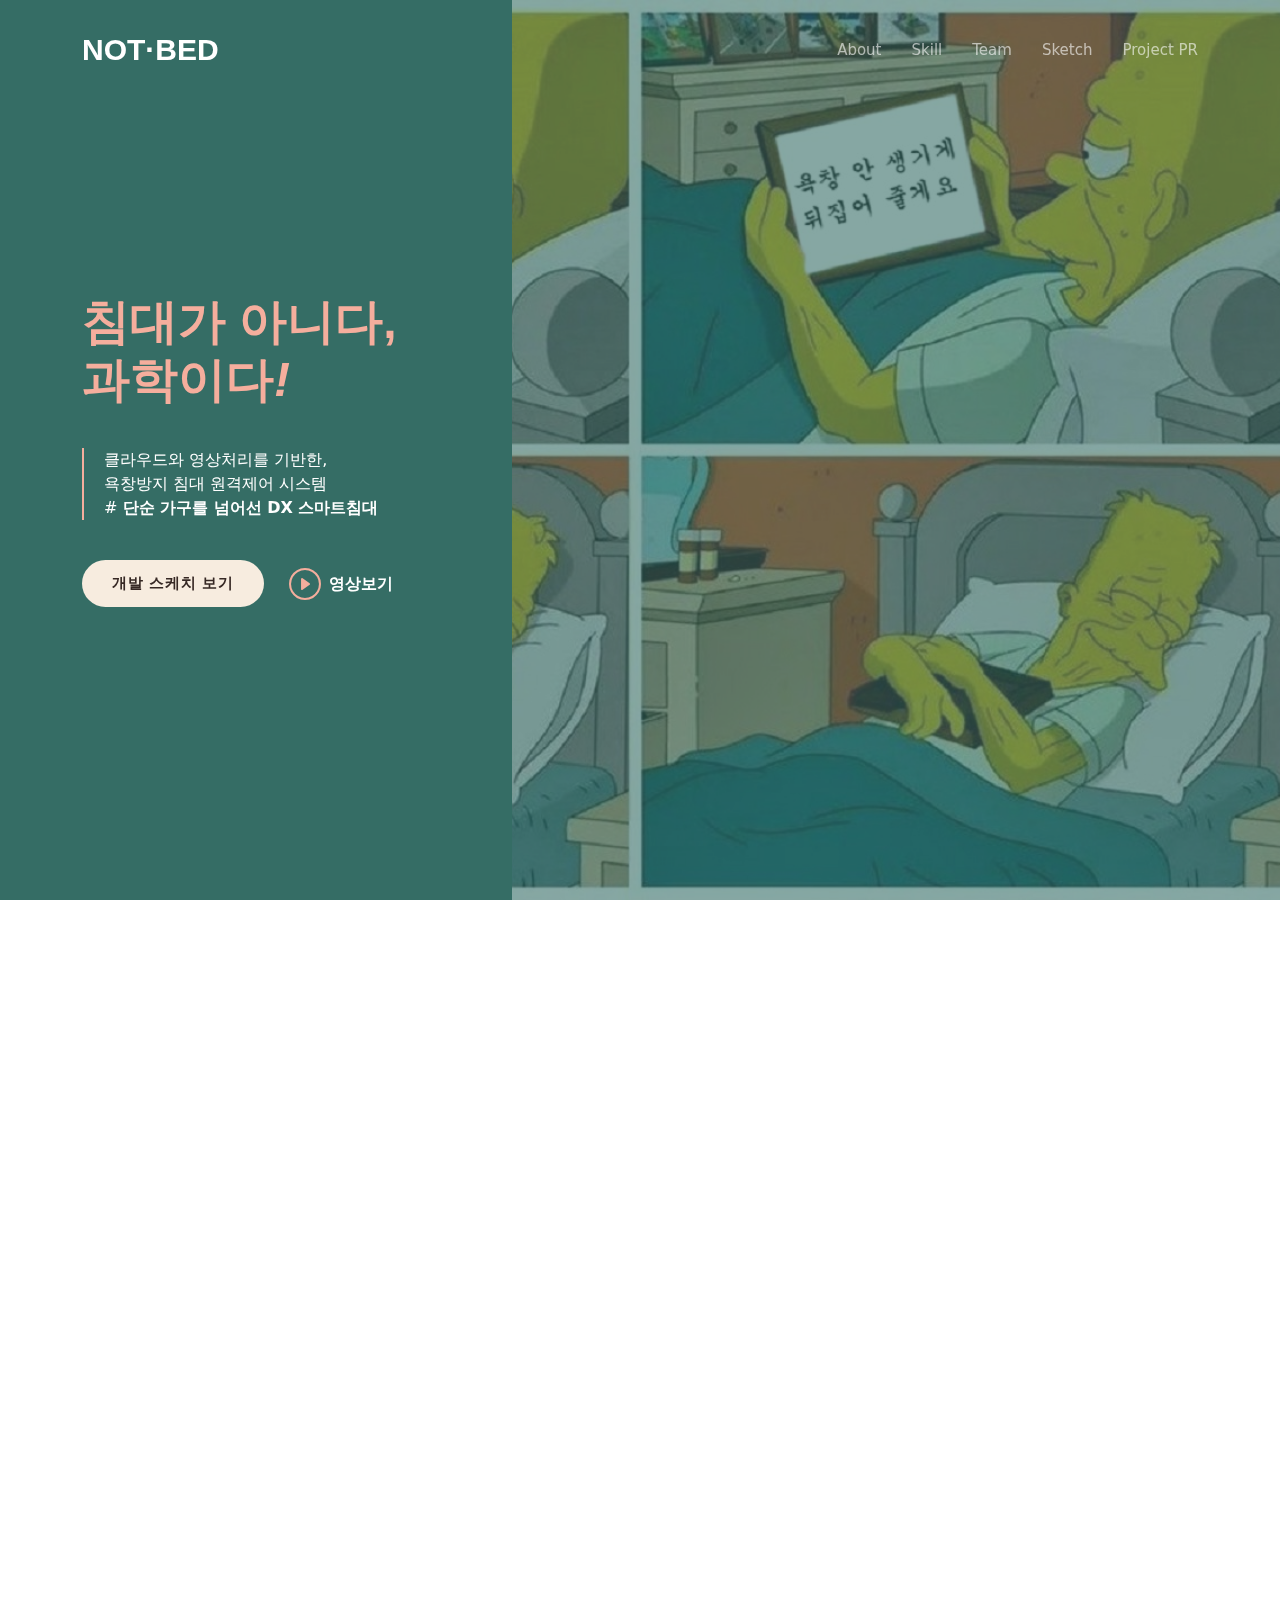
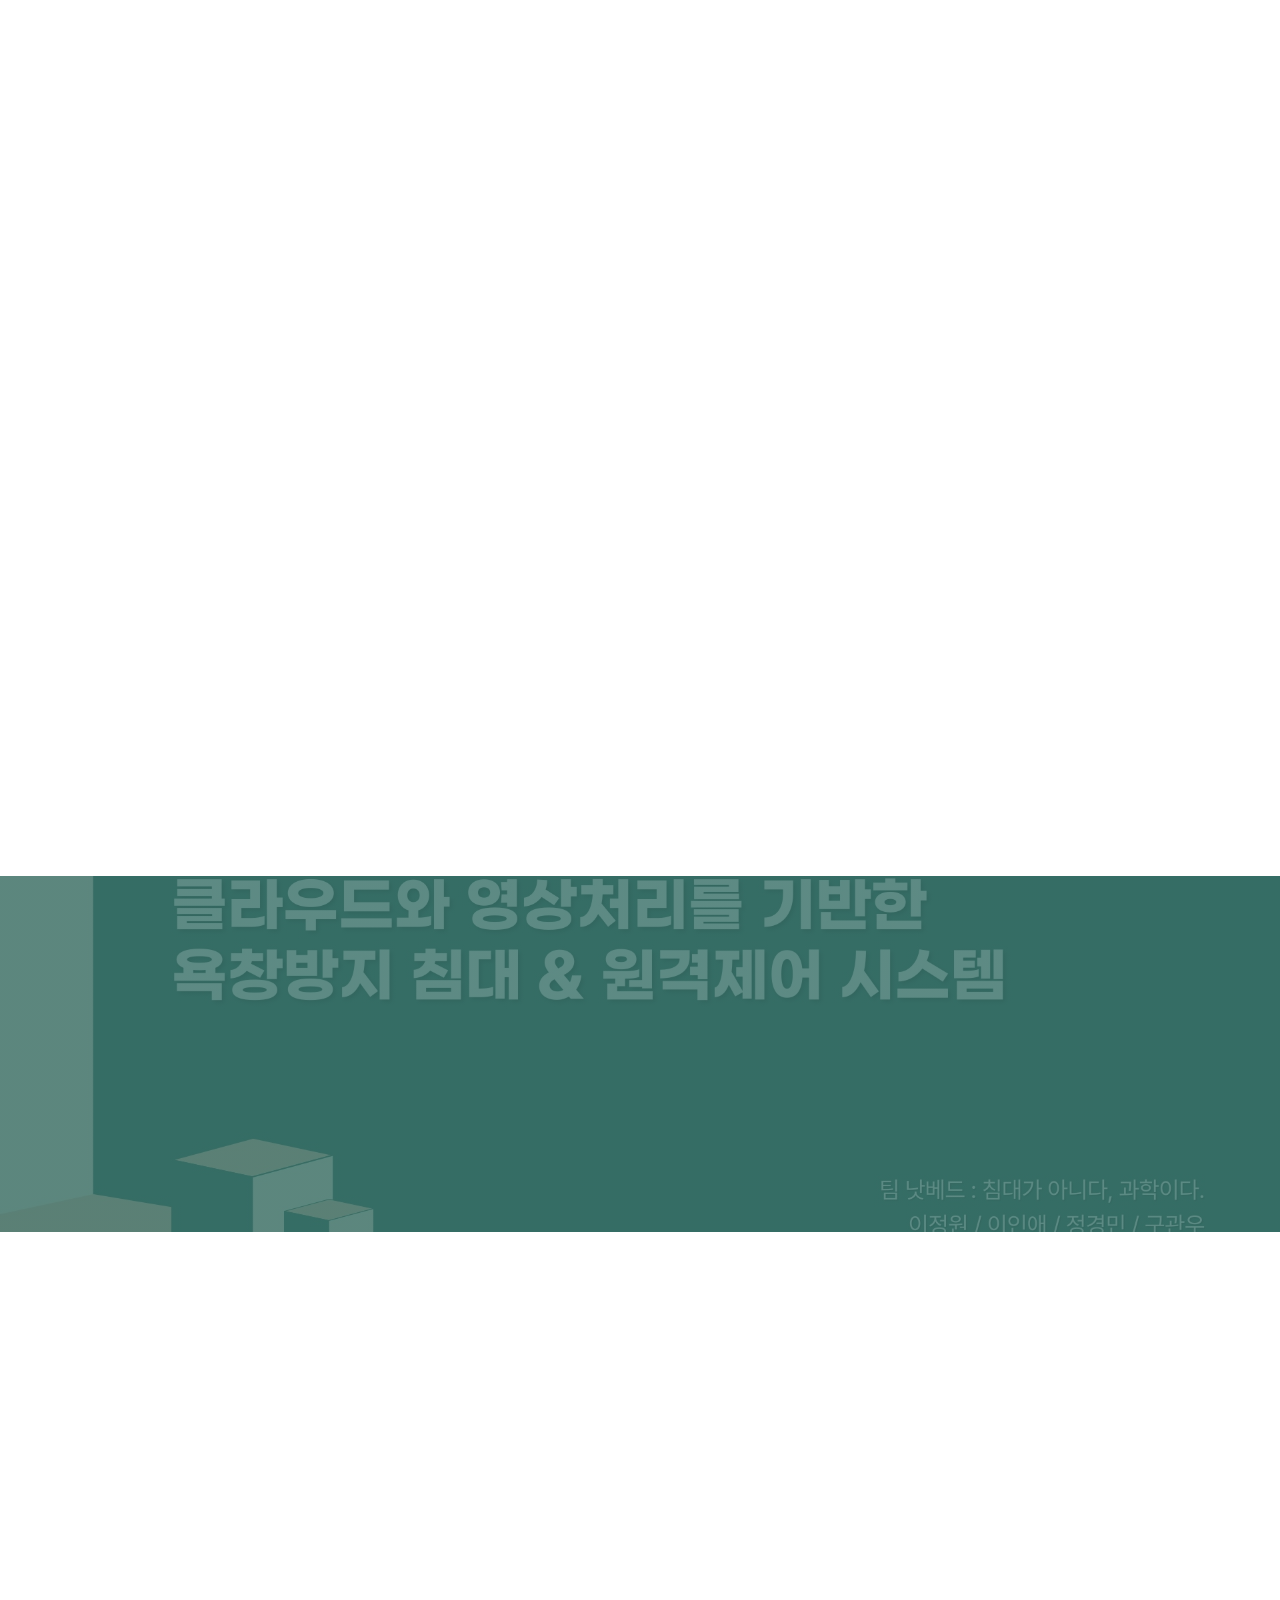
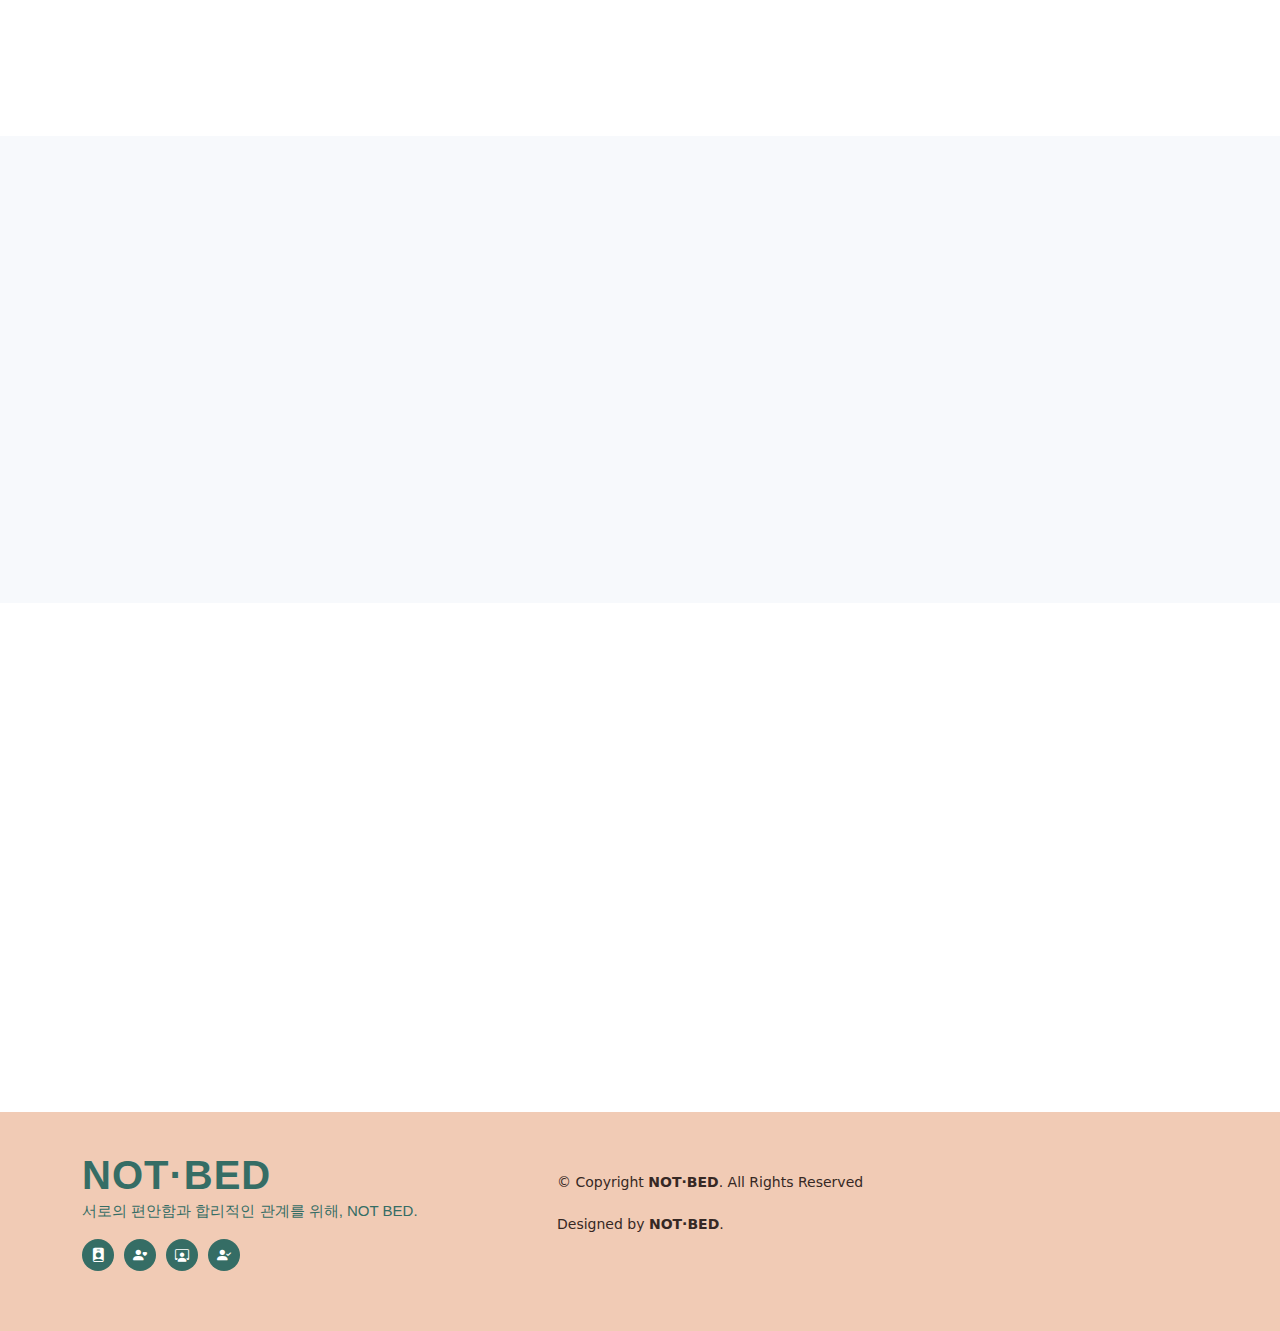
==== commit b93b7f9b: "update" ====
--- a/index.html
+++ b/index.html
@@ -76,7 +76,7 @@
           </blockquote>
           <div class="d-flex" data-aos="fade-up" data-aos-delay="200">
             <a href="blog.html" class="btn-get-started">개발 스케치 보기</a>
-            <a href="https://www.youtube.com/watch?v=cND98NlgBQo" class="glightbox btn-watch-video d-flex align-items-center"><i class="bi bi-play-circle"></i><span>영상보기</span></a>
+            <a href="https://www.youtube.com/watch?v=u3gwQHAdi10" class="glightbox btn-watch-video d-flex align-items-center"><i class="bi bi-play-circle"></i><span>영상보기</span></a>
           </div>
 
         </div>
@@ -159,16 +159,16 @@
         <div class="row gy-5">
 
           <div class="col-lg-4 col-md-6 service-item d-flex" data-aos="fade-up" data-aos-delay="100">
-            <div class="icon flex-shrink-0"><i class="bi bi-briefcase" style="color: #f57813;"></i></div>
+            <div class="icon flex-shrink-0"><i class="bi bi-code-slash" style="color: #f57813;"></i></div>
             <div>
               <h4 class="title"><a href="#" class="stretched-link">개발언어</a></h4>
-              <p class="description">C, C++, C#, Python 등 개발에 필요한 언어와 모듈들을 꼼꼼히 공부하고 직접 실행시켜 보는 등의 경험을 통하여 시스템 침대에 내장시킨 모터와 센서, 카메라, 타이머 등을 제어할 수 있었고, 프로젝트를 안정적으로 진행시켜보았습니다.</p>
+              <p class="description">C, Python, js, php 등 개발에 필요한 언어와 모듈들을 꼼꼼히 공부하고 직접 실행시켜 보는 등의 경험을 통하여 시스템 침대에 내장시킨 모터와 센서, 카메라, 타이머 등을 제어할 수 있었고, 프로젝트를 안정적으로 진행시켜보았습니다.</p>
             </div>
           </div>
           <!-- End Service Item -->
 
           <div class="col-lg-4 col-md-6 service-item d-flex" data-aos="fade-up" data-aos-delay="200">
-            <div class="icon flex-shrink-0"><i class="bi bi-card-checklist" style="color: #15a04a;"></i></div>
+            <div class="icon flex-shrink-0"><i class="bi bi-camera" style="color: #15a04a;"></i></div>
             <div>
               <h4 class="title"><a href="#" class="stretched-link">영상처리와 머신러닝</a></h4>
               <p class="description">OpenCV로 카메라모듈을 제어하여 얻은 영상을 데이터로 받아 객체를 검출하고, 머신러닝과 딥러닝으로 학습시키는 등의 과정에서 학습에 필요한 장비의 스펙과 데이터를 받는 방법, 구조, 객체검출 시의 라벨링, 라벨링에 필요한 프로그램 등을 이해하고 직접 경험했습니다.</p>
@@ -176,7 +176,7 @@
           </div><!-- End Service Item -->
 
           <div class="col-lg-4 col-md-6 service-item d-flex" data-aos="fade-up" data-aos-delay="300">
-            <div class="icon flex-shrink-0"><i class="bi bi-bar-chart" style="color: #d90769;"></i></div>
+            <div class="icon flex-shrink-0"><i class="bi bi-arrow-repeat" style="color: #d90769;"></i></div>
             <div>
               <h4 class="title"><a href="#" class="stretched-link">데이터처리와 대시보드</a></h4>
               <p class="description">데이터베이스를 받아 처리하여 대시보드에서 한 눈에 처리된 데이터를 확인하고, 실시간으로 제어하기 위한 작업을 진행하였고, 국내에 자료가 많지않은 Grafana대시보드에 DB를 연동하여 직접 만져보고 탐구하여 구현했습니다.</p>
@@ -184,32 +184,28 @@
           </div><!-- End Service Item -->
 
           <div class="col-lg-4 col-md-6 service-item d-flex" data-aos="fade-up" data-aos-delay="400">
-            <div class="icon flex-shrink-0"><i class="bi bi-binoculars" style="color: #15bfbc;"></i></div>
+            <div class="icon flex-shrink-0"><i class="bi bi-cloud" style="color: #15bfbc;"></i></div>
             <div>
               <h4 class="title"><a href="#" class="stretched-link">클라우드 서비스</a></h4>
-              <p class="description">실무에서 많이 사용하는 Azure 클라우드를 기반으로 하여 데이터베이스와 대시보드, 가상환경과 로컬호스트 등을 한 번에 묶어 깔끔하게 제어하고 전반적인 시스템을 정돈하는 것을 경험하여 실무에 필요한 각 부분의 구조와 필요성을 이해했습니다.</p>
+              <p class="description">실무에서 많이 사용하는 Azure 클라우드를 기반으로 하여 데이터베이스와 대시보드, 가상환경과 로컬호스트 등을 한 번에 묶어 깔끔하게 백업하고 전반적인 시스템을 정돈하는 것을 경험하여 실무에 필요한 각 부분의 구조와 필요성을 이해했습니다.</p>
             </div>
           </div><!-- End Service Item -->
 
           <div class="col-lg-4 col-md-6 service-item d-flex" data-aos="fade-up" data-aos-delay="500">
-            <div class="icon flex-shrink-0"><i class="bi bi-brightness-high" style="color: #f5cf13;"></i></div>
+            <div class="icon flex-shrink-0"><i class="bi bi-rss" style="color: #f5cf13;"></i></div>
             <div>
               <h4 class="title"><a href="#" class="stretched-link">통신과 IP포트포워딩</a></h4>
-              <p class="description">Atmege328을 활용하여 라즈베리파이와 침대의 각 부분들을 Uart통신으로 제어하도록 연결함과 동시에, 클라우드와의 ip포트포워딩과 데이터전송을 경험함으로서 전반적인 업무나 프로젝트에서 꼭필요한 경험과 지식을 습득했습니다.</p>
+              <p class="description">라즈베리파이와 침대의 각 모터들을 POST통신으로 제어하도록 연결함과 동시에, 클라우드와의 ip포트포워딩과 데이터전송을 경험함으로서 전반적인 업무나 프로젝트에서 꼭필요한 경험과 지식을 습득했습니다.</p>
             </div>
           </div><!-- End Service Item -->
 
           <div class="col-lg-4 col-md-6 service-item d-flex" data-aos="fade-up" data-aos-delay="600">
-            <div class="icon flex-shrink-0"><i class="bi bi-calendar4-week" style="color: #1335f5;"></i></div>
+            <div class="icon flex-shrink-0"><i class="bi bi-boxes" style="color: #1335f5;"></i></div>
             <div>
               <h4 class="title"><a href="#" class="stretched-link">하드웨어와 소프트웨어</a></h4>
               <p class="description">하드웨어와 소프트웨어를 연동시키는 아두이노, 라즈베리파이 등을 직접 연결하고 LED모듈과 모터 등을 제어하는 등의 경험을 통해 제대로 습득하였고, 백엔드나 영상처리만 할 줄 아는 것이 아닌 회로의 이해와 모듈과 모터를 제어하는 과정, 구조등을 이해하여 협업 업무에서 이를 더욱 좋은 경험으로 삼을 수 있도록 노력하였습니다.</p>
             </div>
-          </div><!-- End Service Item -->
-
-        </div>
-
-      </div>
+          </div>
     </section><!-- End Our Services Section -->
 
     <!-- ======= Call To Action Section ======= -->
@@ -219,7 +215,7 @@
           <div class="col-lg-6 text-center">
             <h3>프로젝트 시연 영상</h3>
             <p>영상을 통해 저희 팀의 결실을 즐겁고 자신있게 소개합니다.<br>아래버튼을 클릭하여 확인해보세요 :)</p>
-            <a href="https://www.youtube.com/watch?v=cND98NlgBQo" class="glightbox btn-watch-video align-items-center">시연영상 보러가기</a>
+            <a href="https://www.youtube.com/watch?v=u3gwQHAdi10" class="glightbox btn-watch-video align-items-center">시연영상 보러가기</a>
           </div>
         </div>
 
@@ -330,7 +326,7 @@
 
           <div class="col-xl-3 col-md-6" data-aos="fade-up" data-aos-delay="100">
             <div class="post-box">
-              <div class="post-img"><img src="assets/img/blog/blog-1.jpg" class="img-fluid" alt=""></div>
+              <div class="post-img"><img src="assets/img/blog/blog-details.jpg" class="img-fluid" alt=""></div>
               <div class="meta">
                 <span class="post-date">5월 26일 &#126; 6월 10일</span>
                 <span class="post-author"> / 이정원</span>
@@ -343,40 +339,40 @@
 
           <div class="col-xl-3 col-md-6" data-aos="fade-up" data-aos-delay="200">
             <div class="post-box">
-              <div class="post-img"><img src="assets/img/blog/blog-2.jpg" class="img-fluid" alt=""></div>
+              <div class="post-img"><img src="assets/img/blog/blog-details2.jpg" class="img-fluid" alt=""></div>
               <div class="meta">
                 <span class="post-date">7월 1일 &#126; 8월 3일</span>
                 <span class="post-author"> / 이정원</span>
               </div>
               <h3 class="post-title">서버환경 구축, 이것저것 연동 🖥</h3>
 			  <p>그저 구글링으로 웹캠을 웹서버에 띄웠을 때는 정말 신났다! 팀원 한 명씩 몰래...</p>
-              <a href="blog-details.html" class="readmore stretched-link"><span>더 보기</span><i class="bi bi-arrow-right"></i></a>
+              <a href="blog-details2.html" class="readmore stretched-link"><span>더 보기</span><i class="bi bi-arrow-right"></i></a>
             </div>
           </div>
 
           <div class="col-xl-3 col-md-6" data-aos="fade-up" data-aos-delay="300">
             <div class="post-box">
-              <div class="post-img"><img src="assets/img/blog/blog-3.jpg" class="img-fluid" alt=""></div>
+              <div class="post-img"><img src="assets/img/blog/blog-details3.jpg" class="img-fluid" alt=""></div>
               <div class="meta">
                 <span class="post-date">6월 27일 &#126; 9월 2일</span>
                 <span class="post-author"> / 이정원</span>
               </div>
               <h3 class="post-title">하드웨어🛠뚝딱뚝딱, 모터/센서 제어</h3>
               <p>그땐 몰랐죠, 침대하나 만들기 이렇게 힘이들 줄은... 그냥 철물점에 갈 걸 그랬...</p>
-              <a href="blog-details.html" class="readmore stretched-link"><span>더 보기</span><i class="bi bi-arrow-right"></i></a>
+              <a href="blog-details3.html" class="readmore stretched-link"><span>더 보기</span><i class="bi bi-arrow-right"></i></a>
             </div>
           </div>
 
           <div class="col-xl-3 col-md-6" data-aos="fade-up" data-aos-delay="400">
             <div class="post-box">
-              <div class="post-img"><img src="assets/img/blog/blog-4.jpg" class="img-fluid" alt=""></div>
+              <div class="post-img"><img src="assets/img/blog/blog-details4.jpg" class="img-fluid" alt=""></div>
               <div class="meta">
                 <span class="post-date">6월 28일 &#126; 9월 8일</span>
                 <span class="post-author"> / 이정원</span>
               </div>
               <h3 class="post-title">최종보스는 영상처리🙅 원격제어🙆</h3>
               <p>침대도 다 만들고 서버랑 DB도 다 됐는데 검출 정확도가 10퍼센트에서 30퍼...</p>
-              <a href="blog-details.html" class="readmore stretched-link"><span>더 보기</span><i class="bi bi-arrow-right"></i></a>
+              <a href="blog-details4.html" class="readmore stretched-link"><span>더 보기</span><i class="bi bi-arrow-right"></i></a>
             </div>
           </div>
 
